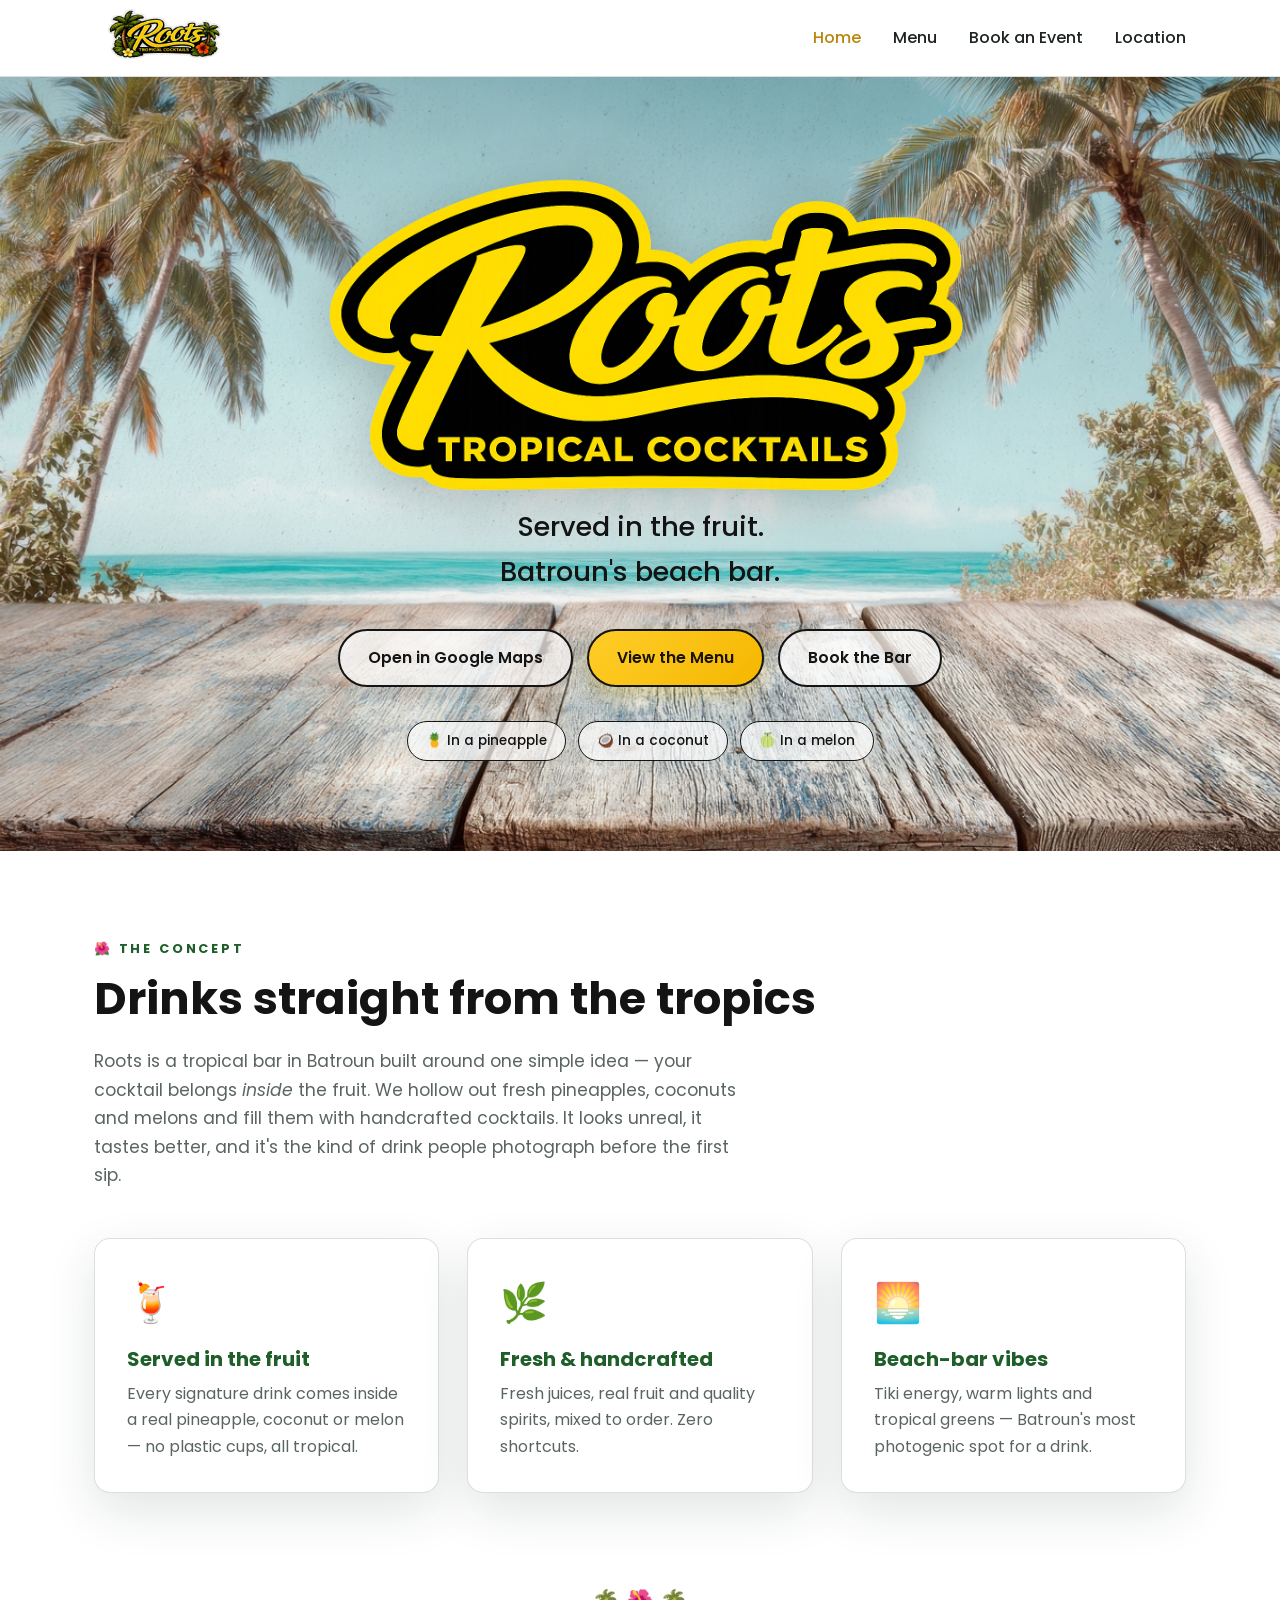
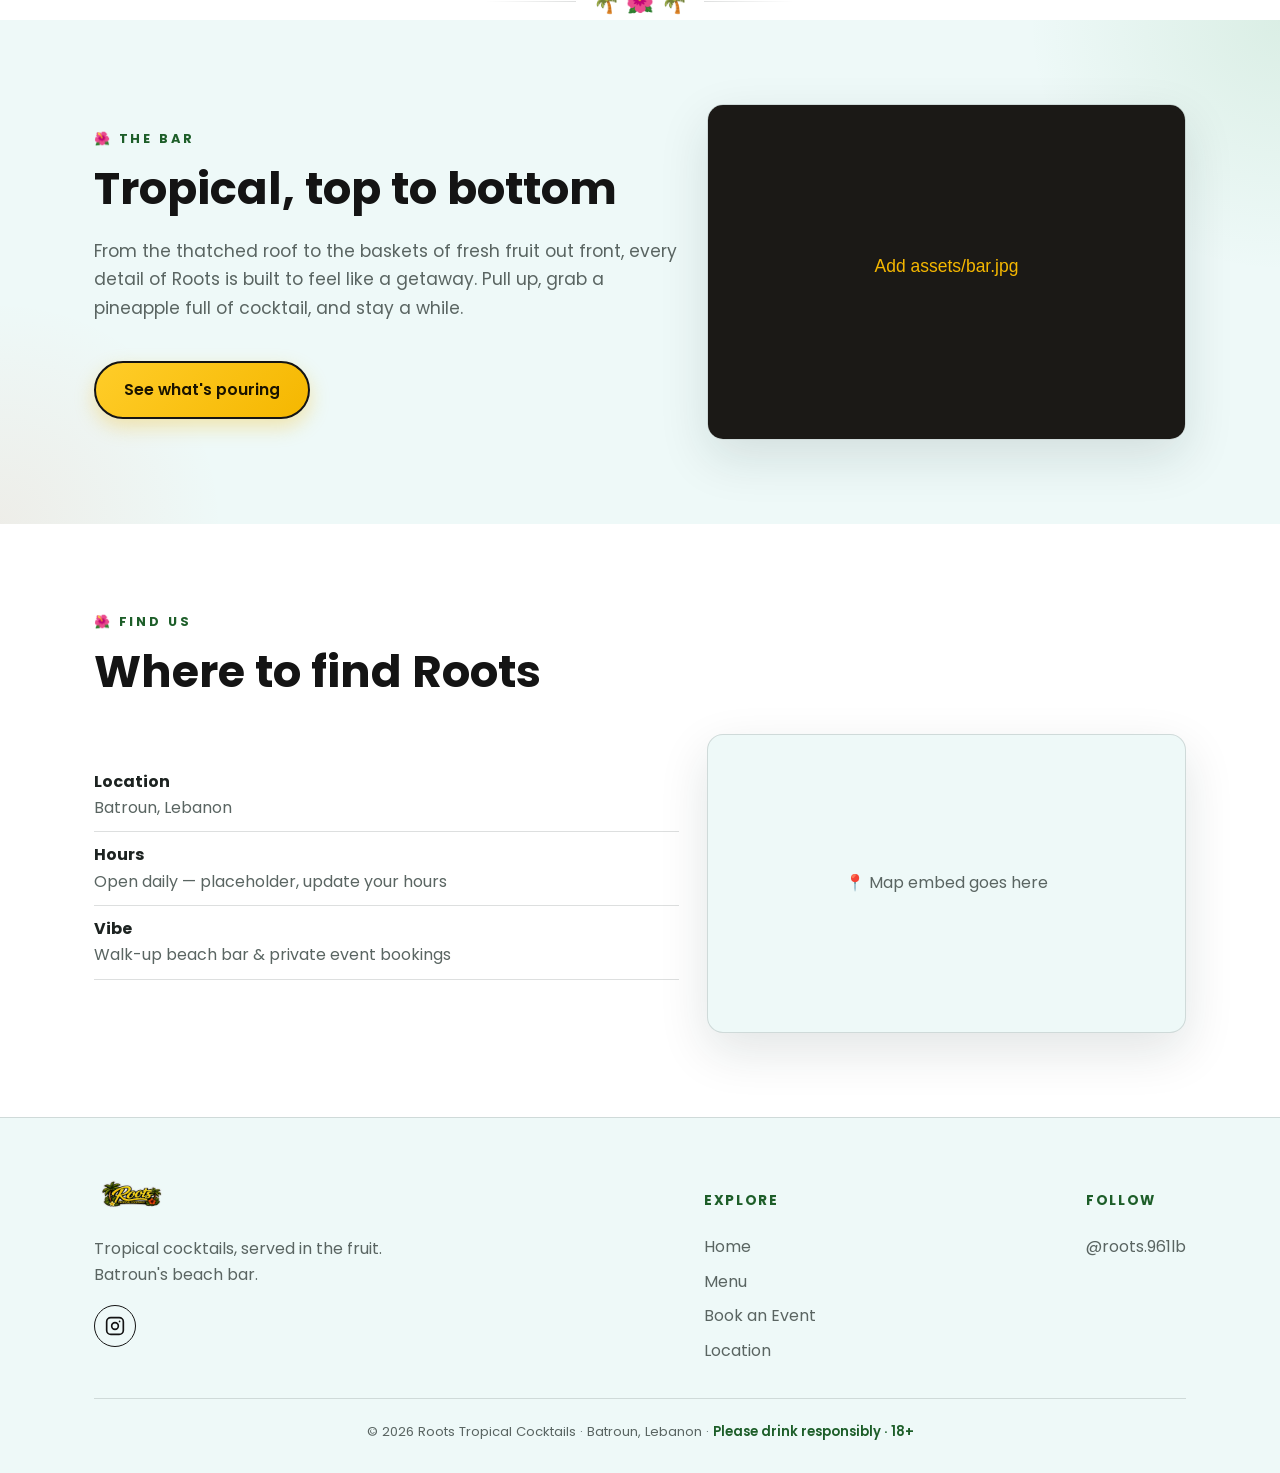
==== index.html @ 7ee4e3c6 "initial commit" ====
<!DOCTYPE html>
<html lang="en">
<head>
  <meta charset="UTF-8" />
  <meta name="viewport" content="width=device-width, initial-scale=1.0" />
  <title>Roots — Tropical Cocktails | Batroun Beach Bar</title>
  <meta name="description" content="Roots — tropical cocktails served in the fruit. Batroun's beach bar serving fresh cocktails inside pineapples, coconuts and melons." />

  <!-- fonts -->
  <link rel="preconnect" href="https://fonts.googleapis.com" />
  <link rel="preconnect" href="https://fonts.gstatic.com" crossorigin />
  <link href="https://fonts.googleapis.com/css2?family=Pacifico&family=Poppins:wght@300;400;500;600&display=swap" rel="stylesheet" />
  <link rel="stylesheet" href="css/styles.css" />
  <link rel="icon" href="assets/roots_plain_logo_transparent.png" />
</head>
<body>

  <!-- ============ HEADER ============ -->
  <header class="site-header">
    <div class="container nav">
      <a class="brand" href="index.html">
        <!-- Drop your logo at assets/logo.png and it shows here -->
        <img src="assets/roots_logo_transparent.png" alt="Roots Tropical Cocktails" onerror="this.style.display='none';this.nextElementSibling.style.display='block'" />
        <span class="brand-fallback" style="display:none">Roots<small>Tropical Cocktails</small></span>
      </a>
      <button class="nav-toggle" aria-label="Menu"><span></span><span></span><span></span></button>
      <nav class="nav-links">
        <a href="index.html" class="active">Home</a>
        <a href="menu.html">Menu</a>
        <a href="events.html">Book an Event</a>
        <a href="#location">Location</a>
        <!-- <a class="btn btn-primary" href="events.html">Book Us</a> -->
      </nav>
    </div>
  </header>

  <!-- ============ HERO ============ -->
  <section class="hero">
    <div class="hero-grid">
      <div class="hero-copy">
        <h1 class="visually-hidden" style="position:absolute;left:-9999px">Roots Tropical Cocktails</h1>
        <img class="hero-logo-img" src="assets/roots_plain_logo_transparent.png" alt="Roots Tropical Cocktails" />
        <p class="tagline">Served in the fruit. <br> Batroun's beach bar.</p>
        <div class="cta-row">
          <a class="btn btn-ghost" href="">Open in Google Maps</a>
          <a class="btn btn-primary" href="menu.html">View the Menu</a>
          <a class="btn btn-ghost" href="events.html">Book the Bar</a>
        </div>
        <div class="fruit-chips">
          <span>🍍 In a pineapple</span>
          <span>🥥 In a coconut</span>
          <span>🍈 In a melon</span>
        </div>
      </div>
    </div>
  </section>

  <!-- ============ CONCEPT ============ -->
  <section class="section" id="concept">
    <div class="container">
      <span class="eyebrow floral-eyebrow">The Concept</span>
      <h2>Drinks straight from the tropics</h2>
      <p class="lead">Roots is a tropical bar in Batroun built around one simple idea — your cocktail belongs <em>inside</em> the fruit. We hollow out fresh pineapples, coconuts and melons and fill them with handcrafted cocktails. It looks unreal, it tastes better, and it's the kind of drink people photograph before the first sip.</p>

      <div class="grid grid-3" style="margin-top:48px">
        <div class="card">
          <div class="icon">🍹</div>
          <h3>Served in the fruit</h3>
          <p>Every signature drink comes inside a real pineapple, coconut or melon — no plastic cups, all tropical.</p>
        </div>
        <div class="card">
          <div class="icon">🌿</div>
          <h3>Fresh &amp; handcrafted</h3>
          <p>Fresh juices, real fruit and quality spirits, mixed to order. Zero shortcuts.</p>
        </div>
        <div class="card">
          <div class="icon">🌅</div>
          <h3>Beach-bar vibes</h3>
          <p>Tiki energy, warm lights and tropical greens — Batroun's most photogenic spot for a drink.</p>
        </div>
      </div>
    </div>
  </section>

  <div class="container"><div class="floral-divider">🌴 🌺 🌴</div></div>

  <!-- ============ SHOWCASE / IMAGE ============ -->
  <section class="section section-soft botanic">
    <div class="container grid grid-2">
      <div>
        <span class="eyebrow floral-eyebrow">The Bar</span>
        <h2>Tropical, top to bottom</h2>
        <p class="lead">From the thatched roof to the baskets of fresh fruit out front, every detail of Roots is built to feel like a getaway. Pull up, grab a pineapple full of cocktail, and stay a while.</p>
        <a class="btn btn-primary" href="menu.html" style="margin-top:22px">See what's pouring</a>
      </div>
      <div>
        <!-- Drop your bar photo at assets/bar.jpg -->
        <img src="assets/bar.jpg" alt="The Roots tropical bar" style="border-radius:var(--radius);border:1px solid var(--line);box-shadow:var(--shadow)"
             onerror="this.src='data:image/svg+xml;utf8,<svg xmlns=%22http://www.w3.org/2000/svg%22 width=%22600%22 height=%22420%22><rect width=%22100%25%22 height=%22100%25%22 fill=%22%231b1916%22/><text x=%2250%25%22 y=%2250%25%22 fill=%22%23f5b700%22 font-family=%22sans-serif%22 font-size=%2222%22 text-anchor=%22middle%22>Add assets/bar.jpg</text></svg>'" />
      </div>
    </div>
  </section>

  <!-- ============ LOCATION ============ -->
  <section class="section" id="location">
    <div class="container">
      <span class="eyebrow floral-eyebrow">Find Us</span>
      <h2>Where to find Roots</h2>
      <div class="grid grid-2" style="margin-top:36px">
        <div>
          <ul class="loc-details">
            <li><strong>Location</strong> Batroun, Lebanon</li>
            <li><strong>Hours</strong> Open daily — placeholder, update your hours</li>
            <li><strong>Vibe</strong> Walk-up beach bar &amp; private event bookings</li>
          </ul>
          <!-- Maps link temporarily removed for preview -->
        </div>
        <div class="map-wrap" style="display:grid;place-items:center;background:var(--bg-soft);color:var(--text-dim)">
          <!-- Google Maps embed temporarily removed so the local preview works.
               Re-add this iframe when going live:
               <iframe src="https://maps.google.com/maps?q=34.2552547,35.6586003&z=15&output=embed"
                       loading="lazy" referrerpolicy="no-referrer-when-downgrade"
                       title="Roots location in Batroun"></iframe> -->
          📍 Map embed goes here
        </div>
      </div>
    </div>
  </section>

  <!-- ============ FOOTER ============ -->
  <footer class="site-footer">
    <div class="container">
      <div class="footer-grid">
        <div class="footer-brand">
          <img src="assets/roots_logo_transparent.png" alt="Roots logo" class="footer-logo" style="height:48px; display:block;" />
    
          <p>Tropical cocktails, served in the fruit. Batroun's beach bar.</p>
          <div class="social">
            <a href="https://instagram.com/roots.961lb" target="_blank" rel="noopener" aria-label="Instagram">
              <!-- instagram glyph -->
              <svg width="20" height="20" viewBox="0 0 24 24" fill="none" stroke="currentColor" stroke-width="2">
                <rect x="2" y="2" width="20" height="20" rx="5"/><circle cx="12" cy="12" r="4"/><circle cx="17.5" cy="6.5" r="1" fill="currentColor" stroke="none"/>
              </svg>
            </a>
          </div>
        </div>
        <div class="footer-col">
          <h4>Explore</h4>
          <a href="index.html">Home</a>
          <a href="menu.html">Menu</a>
          <a href="events.html">Book an Event</a>
          <a href="#location">Location</a>
        </div>
        <div class="footer-col">
          <h4>Follow</h4>
          <a href="https://instagram.com/roots.961lb" target="_blank" rel="noopener">@roots.961lb</a>
        </div>
      </div>
      <div class="footer-bottom">
        © <span id="year"></span> Roots Tropical Cocktails · Batroun, Lebanon ·
        <span class="drink-resp">Please drink responsibly · 18+</span>
      </div>
    </div>
  </footer>

  <script src="js/main.js"></script>
</body>
</html>
---- css/styles.css ----
/* ===========================================================
   Roots — Tropical Cocktails
   Shared stylesheet — LIGHT / WHITE THEME
   Yellow-fill, black-outline lettering (logo style)
   =========================================================== */

:root {
  --bg:          #ffffff;
  --bg-soft:     #eef9f8;   /* light mint to match the photo */
  --bg-card:     #ffffff;
  --ink:         #141414;   /* black used for outlines + text */
  --gold:        #f5b700;
  --gold-bright: #ffcd29;
  --gold-deep:   #b8860b;   /* readable gold on white */
  --green:       #2f8f3e;
  --green-deep:  #1d5e29;
  --orange:      #e8531a;
  --text:        #1d2321;
  --text-dim:    #5a6562;
  --line:        rgba(20, 30, 28, 0.14);
  --radius:      16px;
  --shadow:      0 18px 50px rgba(20, 40, 38, 0.12);
  --maxw:        1140px;
}

/* ----- reset ----- */
*, *::before, *::after { box-sizing: border-box; }
html { scroll-behavior: smooth; }
body {
  margin: 0;
  font-family: "Poppins", system-ui, -apple-system, "Segoe UI", sans-serif;
  background: var(--bg);
  color: var(--text);
  line-height: 1.65;
  -webkit-font-smoothing: antialiased;
}
img { max-width: 100%; display: block; }
a { color: inherit; text-decoration: none; }
h1, h2, h3 { line-height: 1.15; margin: 0 0 .5em; }

/* ----- outlined lettering: yellow fill + black border ----- */
.outline,
.script,
.hero h1,
.menu-hero h1,
.brand-fallback,
.footer-brand .script {
  font-family: "Pacifico", cursive;
  font-weight: 400;
  color: var(--gold);
  -webkit-text-stroke: 2px var(--ink);
  paint-order: stroke fill;   /* draw the black stroke behind the fill */
  text-shadow: none;
}
.hero h1 { -webkit-text-stroke-width: 3px; }
.menu-hero h1 { -webkit-text-stroke-width: 2.5px; }

.container { width: 100%; max-width: var(--maxw); margin: 0 auto; padding: 0 24px; }
.section { padding: 84px 0; }
.section-soft { background: var(--bg-soft); }

.eyebrow {
  display: inline-block;
  font-size: .8rem;
  letter-spacing: .22em;
  text-transform: uppercase;
  color: var(--green-deep);
  font-weight: 700;
  margin-bottom: 14px;
}
.section h2 { font-size: clamp(1.9rem, 4vw, 2.8rem); color: var(--ink); }
.lead { color: var(--text-dim); font-size: 1.08rem; max-width: 60ch; }

/* ----- buttons ----- */
.btn {
  display: inline-flex;
  align-items: center;
  gap: 10px;
  padding: 14px 28px;
  border-radius: 999px;
  font-weight: 600;
  font-size: .98rem;
  cursor: pointer;
  border: 2px solid transparent;
  transition: transform .15s ease, box-shadow .15s ease, background .15s ease;
}
.btn-primary {
  background: linear-gradient(135deg, var(--gold-bright), var(--gold));
  color: #1a1300;
  border-color: var(--ink);
  box-shadow: 0 8px 20px rgba(245, 183, 0, .3);
}
.btn-primary:hover { transform: translateY(-2px); box-shadow: 0 12px 26px rgba(245, 183, 0, .42); }
.btn-ghost { border-color: var(--ink); color: var(--ink); background: rgba(255,255,255,.7); }
.btn-ghost:hover { background: var(--ink); color: #fff; }

/* ===========================================================
   Header / nav
   =========================================================== */
.site-header {
  position: sticky;
  top: 0;
  z-index: 50;
  background: rgba(255, 255, 255, 0.9);
  backdrop-filter: blur(10px);
  border-bottom: 1px solid var(--line);
}
.nav {
  display: flex;
  align-items: center;
  justify-content: space-between;
  height: 76px;
}
.brand { display: flex; align-items: center; gap: 12px; }
.brand img { height: 90px; width: auto; }
.brand .brand-fallback { font-size: 1.7rem; }
.brand small { display: block; font-size: .6rem; letter-spacing: .25em; color: var(--text-dim); text-transform: uppercase; -webkit-text-stroke: 0; }

.nav-links { display: flex; align-items: center; gap: 32px; }
.nav-links a { font-weight: 500; color: var(--text); transition: color .15s; }
.nav-links a:hover, .nav-links a.active { color: var(--gold-deep); }
.nav-links .btn { padding: 10px 22px; }

.nav-toggle {
  display: none;
  background: none; border: none; cursor: pointer;
  width: 44px; height: 44px; padding: 10px;
}
.nav-toggle span { display: block; height: 2px; background: var(--ink); margin: 5px 0; transition: .25s; }

/* ===========================================================
   Hero — text left, logo right, tropical photo background
   =========================================================== */
.hero {
  position: relative;
  min-height: 86vh;
  display: flex;
  align-items: center;
  overflow: hidden;
  background:
    linear-gradient(180deg, rgba(255,255,255,0), rgba(255,255,255,0)),
    url("../assets/light-bg.jpg") center / cover no-repeat,
    var(--bg-soft);
}
.hero-grid {
  position: relative; z-index: 2;
  width: 100%; max-width: var(--maxw);
  margin: 0 auto; padding: 90px 24px;
  display: flex; justify-content: center;
}
.hero-copy { max-width: 820px; text-align: center; }
.hero-logo-img {
  width: 100%; max-width: 680px;
  margin: 0 auto 8px;
  filter: drop-shadow(0 12px 28px rgba(0,0,0,.22));
}
.hero-copy .tagline {
  font-size: clamp(1.2rem, 2.8vw, 1.7rem);
  color: var(--ink);
  font-weight: 500;
  margin: 0 auto 34px;
  max-width: 32ch;
}
.hero .cta-row { display: flex; gap: 14px; flex-wrap: wrap; justify-content: center; }

.hero-logo { display: flex; justify-content: center; }
.hero-logo img {
  width: 100%; max-width: 420px;
  filter: drop-shadow(0 14px 30px rgba(0,0,0,.25));
}

/* fruit chips */
.fruit-chips { display:flex; gap:12px; margin-top:34px; flex-wrap:wrap; justify-content:center; }
.fruit-chips span {
  font-size: .85rem; color: var(--ink); font-weight: 500;
  border: 1px solid var(--ink); border-radius: 999px;
  padding: 8px 18px; background: rgba(255,255,255,.7);
}

/* ----- floral decorations (kept subtle for light theme) ----- */
.floral { position:absolute; z-index:1; pointer-events:none; user-select:none; opacity:.95; filter: drop-shadow(0 6px 12px rgba(0,0,0,.18)); }
.floral-tl { top: 10px;  left: -10px;  transform: rotate(-8deg); }
.floral-br { bottom: 30px; right: -10px; transform: scaleX(-1) rotate(10deg); }
@media (max-width: 760px) { .floral { width: 100px; opacity: .6; } }

.floral-divider { display:flex; align-items:center; justify-content:center; gap:16px; color: var(--green); font-size: 1.4rem; padding: 6px 0 0; }
.floral-divider::before, .floral-divider::after { content:""; height:1px; width:90px; background: linear-gradient(90deg, transparent, var(--line)); }
.floral-divider::after { background: linear-gradient(90deg, var(--line), transparent); }

.eyebrow.floral-eyebrow::before { content:"🌺 "; }

.section-soft.botanic {
  background-image:
    radial-gradient(360px 360px at 100% 0%, rgba(47,143,62,.10), transparent 70%),
    radial-gradient(320px 320px at 0% 100%, rgba(232,83,26,.07), transparent 70%);
  background-color: var(--bg-soft);
}

/* ===========================================================
   Concept / feature cards
   =========================================================== */
.grid { display: grid; gap: 28px; }
.grid-3 { grid-template-columns: repeat(3, 1fr); }
.grid-2 { grid-template-columns: 1.1fr .9fr; align-items: center; }

.card {
  background: var(--bg-card);
  border: 1px solid var(--line);
  border-radius: var(--radius);
  padding: 32px;
  box-shadow: var(--shadow);
  transition: transform .2s ease, border-color .2s ease;
}
.card:hover { transform: translateY(-4px); border-color: var(--gold); }
.card .icon { font-size: 2.4rem; margin-bottom: 14px; }
.card h3 { color: var(--green-deep); font-size: 1.25rem; }
.card p { color: var(--text-dim); margin: 0; }

/* ===========================================================
   Location
   =========================================================== */
.map-wrap {
  border-radius: var(--radius);
  overflow: hidden;
  border: 1px solid var(--line);
  box-shadow: var(--shadow);
  aspect-ratio: 16 / 10;
}
.map-wrap iframe { width: 100%; height: 100%; border: 0; }
.loc-details li { list-style: none; padding: 10px 0; border-bottom: 1px solid var(--line); color: var(--text-dim); }
.loc-details li strong { color: var(--text); display:block; }
.loc-details { padding: 0; margin: 0 0 28px; }

/* ===========================================================
   Menu page
   =========================================================== */
.menu-hero {
  text-align: center;
  padding: 120px 0 60px;
  position: relative;
  background:
    linear-gradient(180deg, rgba(255,255,255,.55), rgba(255,255,255,.8)),
    url("../assets/light-bg.jpg") center / cover no-repeat,
    var(--bg-soft);
}
.menu-hero h1 { font-size: clamp(2.6rem,7vw,4.5rem); }

.menu-cat { margin-bottom: 64px; }
.menu-cat-head { display:flex; align-items:center; gap:14px; margin-bottom: 14px; }
.menu-cat-head .emoji { font-size: 2rem; }
.menu-cat-head h2 { font-size: 1.8rem; color: var(--green-deep); margin: 0; }
.menu-cat-head .rule { flex:1; height:1px; background: var(--line); }

.menu-item {
  display: grid;
  grid-template-columns: 1fr auto;
  gap: 8px 20px;
  padding: 20px 0;
  border-bottom: 1px dashed var(--line);
}
.menu-item h3 { margin: 0; font-size: 1.15rem; color: var(--ink); }
.menu-item p { grid-column: 1 / -1; margin: 0; color: var(--text-dim); font-size: .95rem; max-width: 60ch; }

/* dual pricing: in the fruit vs in a cup */
.menu-prices { display: flex; gap: 22px; align-items: flex-start; }
.menu-prices .pp { text-align: center; min-width: 64px; }
.menu-prices .pp .amt {
  font-family:"Pacifico", cursive; color: var(--gold);
  -webkit-text-stroke: 3px var(--ink); paint-order: stroke fill;
  font-size: 1.2rem; line-height: 1;
}
.menu-prices .pp small { display:block; margin-top: 6px; font-size:.62rem; letter-spacing:.1em; text-transform:uppercase; color: var(--text-dim); }

.price-legend { display:flex; justify-content:flex-end; gap:22px; padding-bottom: 6px; }
.price-legend .pp { text-align:center; min-width:64px; }
.price-legend .pp span { font-size:.62rem; letter-spacing:.1em; text-transform:uppercase; color: var(--green-deep); font-weight:700; display:inline-flex; align-items:center; gap:5px; }

.menu-note { text-align:center; color: var(--text-dim); font-size:.9rem; margin-top: 10px; }

/* ===========================================================
   Events / booking page
   =========================================================== */
.event-types .card { text-align:center; }
.event-types .icon { font-size: 2.8rem; }

.included { display:grid; grid-template-columns: repeat(2,1fr); gap: 14px 28px; margin-top: 10px; }
.included li { list-style:none; padding-left: 28px; position:relative; color: var(--text-dim); }
.included li::before { content:"🌴"; position:absolute; left:0; }

.booking-form {
  background: var(--bg-card);
  border: 1px solid var(--line);
  border-radius: var(--radius);
  padding: 36px;
  box-shadow: var(--shadow);
}
.form-row { display:grid; grid-template-columns: 1fr 1fr; gap: 18px; margin-bottom: 18px; }
.field { display:flex; flex-direction:column; gap:6px; }
.field.full { grid-column: 1 / -1; }
.field label { font-size:.85rem; color: var(--text-dim); font-weight:500; }
.field input, .field select, .field textarea {
  background: #fff;
  border: 1px solid var(--line);
  border-radius: 10px;
  padding: 12px 14px;
  color: var(--text);
  font-family: inherit;
  font-size: .95rem;
}
.field input:focus, .field select:focus, .field textarea:focus { outline:none; border-color: var(--gold); box-shadow: 0 0 0 3px rgba(245,183,0,.18); }
.field textarea { resize: vertical; min-height: 110px; }
.form-hint { color: var(--text-dim); font-size:.85rem; margin-top: 14px; }

/* ===========================================================
   Footer
   =========================================================== */
.site-footer {
  background: var(--bg-soft);
  border-top: 1px solid var(--line);
  padding: 54px 0 30px;
}
.footer-grid { display:flex; justify-content:space-between; gap:40px; flex-wrap:wrap; margin-bottom: 30px; }
.footer-brand .script { font-size: 2rem; }
.footer-brand p { color: var(--text-dim); max-width: 34ch; }
.footer-col h4 { color: var(--green-deep); font-size:.85rem; letter-spacing:.12em; text-transform:uppercase; }
.footer-col a { display:block; color: var(--text-dim); padding: 4px 0; }
.footer-col a:hover { color: var(--gold-deep); }
.social { display:flex; gap:14px; margin-top: 10px; }
.social a {
  width:42px; height:42px; border-radius:50%;
  display:grid; place-items:center;
  border:1px solid var(--ink); color: var(--ink);
  transition:.2s;
}
.social a:hover { background: var(--gold); border-color: var(--gold); transform: translateY(-2px); }
.footer-bottom { text-align:center; color: var(--text-dim); font-size:.82rem; padding-top: 22px; border-top:1px solid var(--line); }
.footer-bottom .drink-resp { color: var(--green-deep); font-weight:600; }

/* ===========================================================
   Responsive
   =========================================================== */
@media (max-width: 860px) {
  .grid-3 { grid-template-columns: 1fr; }
  .grid-2 { grid-template-columns: 1fr; }
  .hero-grid { justify-content: center; }
  .hero-copy { text-align: center; max-width: 100%; }
  .hero-copy .tagline { max-width: none; margin: 0 auto 30px; }
  .hero .cta-row { justify-content: center; }
  .fruit-chips { justify-content: center; }
  .form-row { grid-template-columns: 1fr; }
  .included { grid-template-columns: 1fr; }

  .nav-toggle { display: block; }
  .nav-links {
    position: absolute; top: 76px; left: 0; right: 0;
    flex-direction: column; gap: 0;
    background: rgba(255,255,255,.98);
    border-bottom: 1px solid var(--line);
    max-height: 0; overflow: hidden;
    transition: max-height .3s ease;
  }
  .nav-links.open { max-height: 420px; }
  .nav-links a { width: 100%; text-align: center; padding: 16px; border-bottom: 1px solid var(--line); }
  .nav-links .btn { margin: 14px auto; }
}
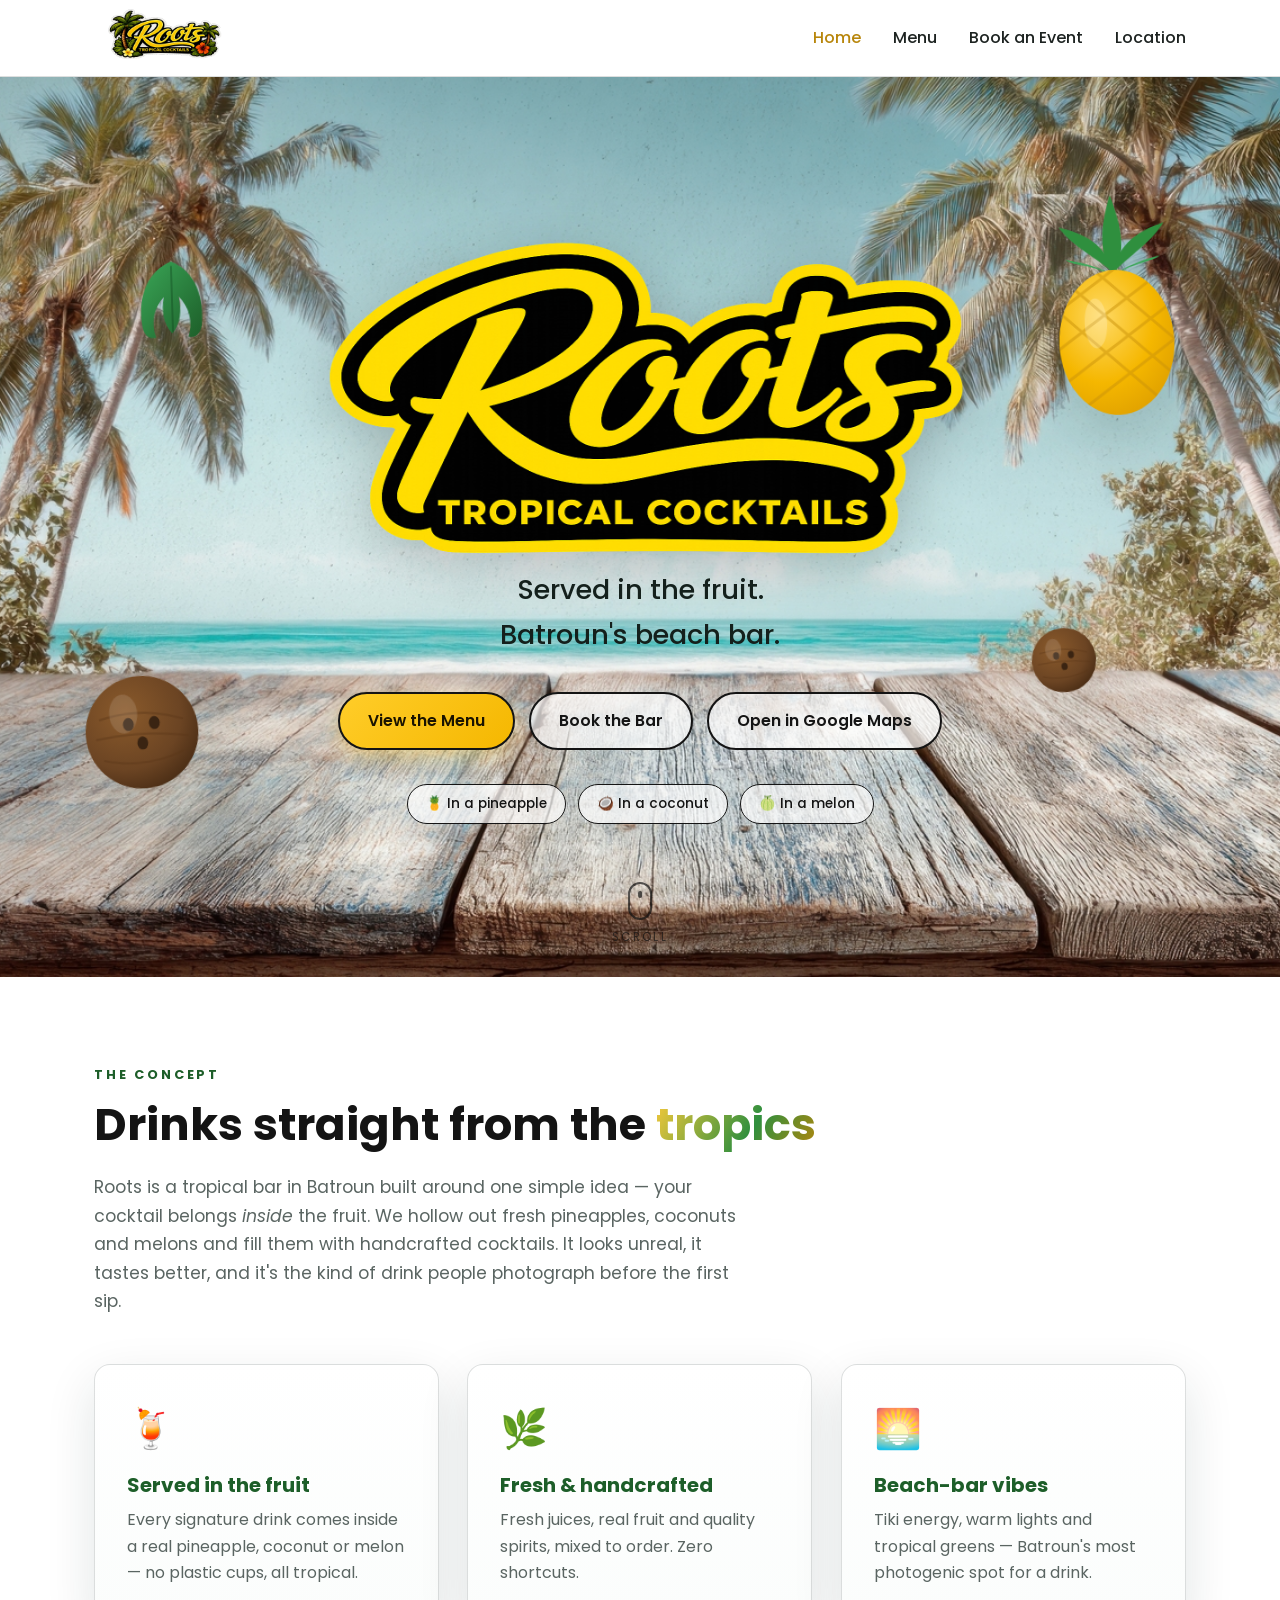
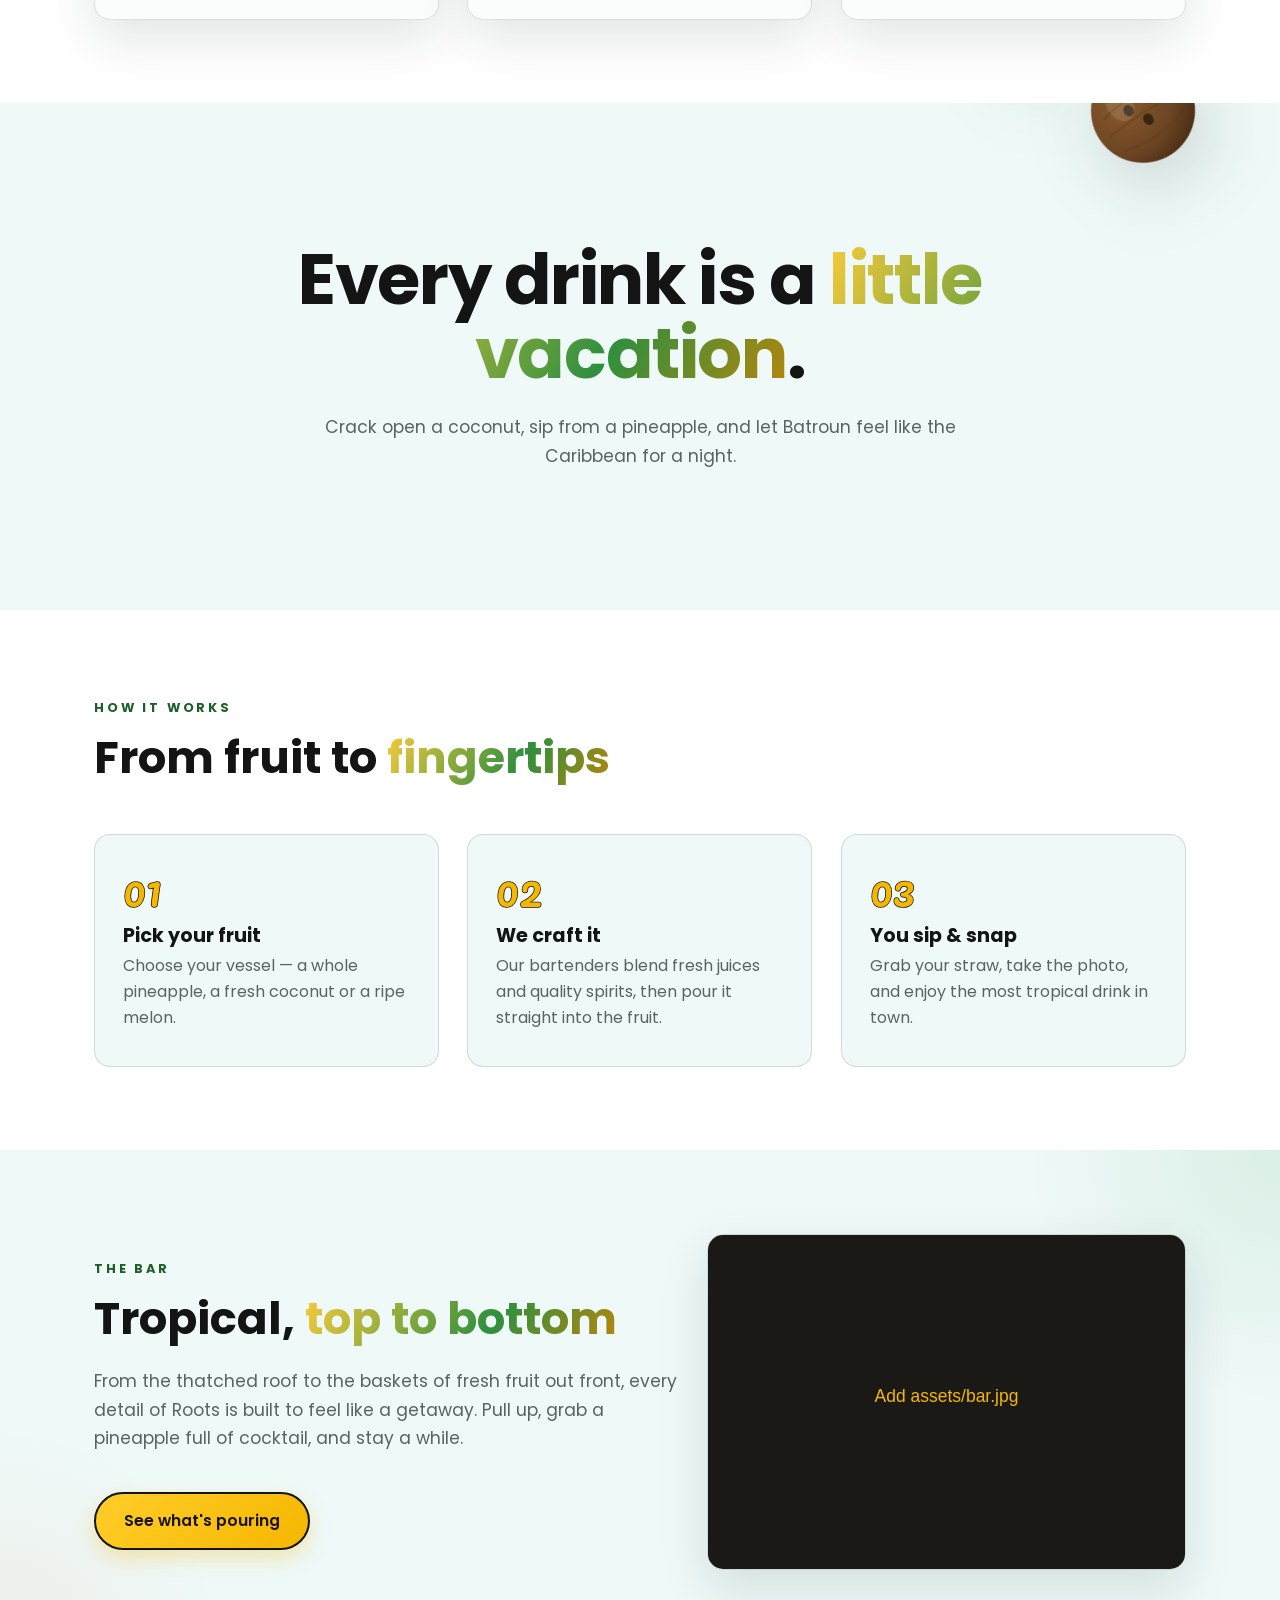
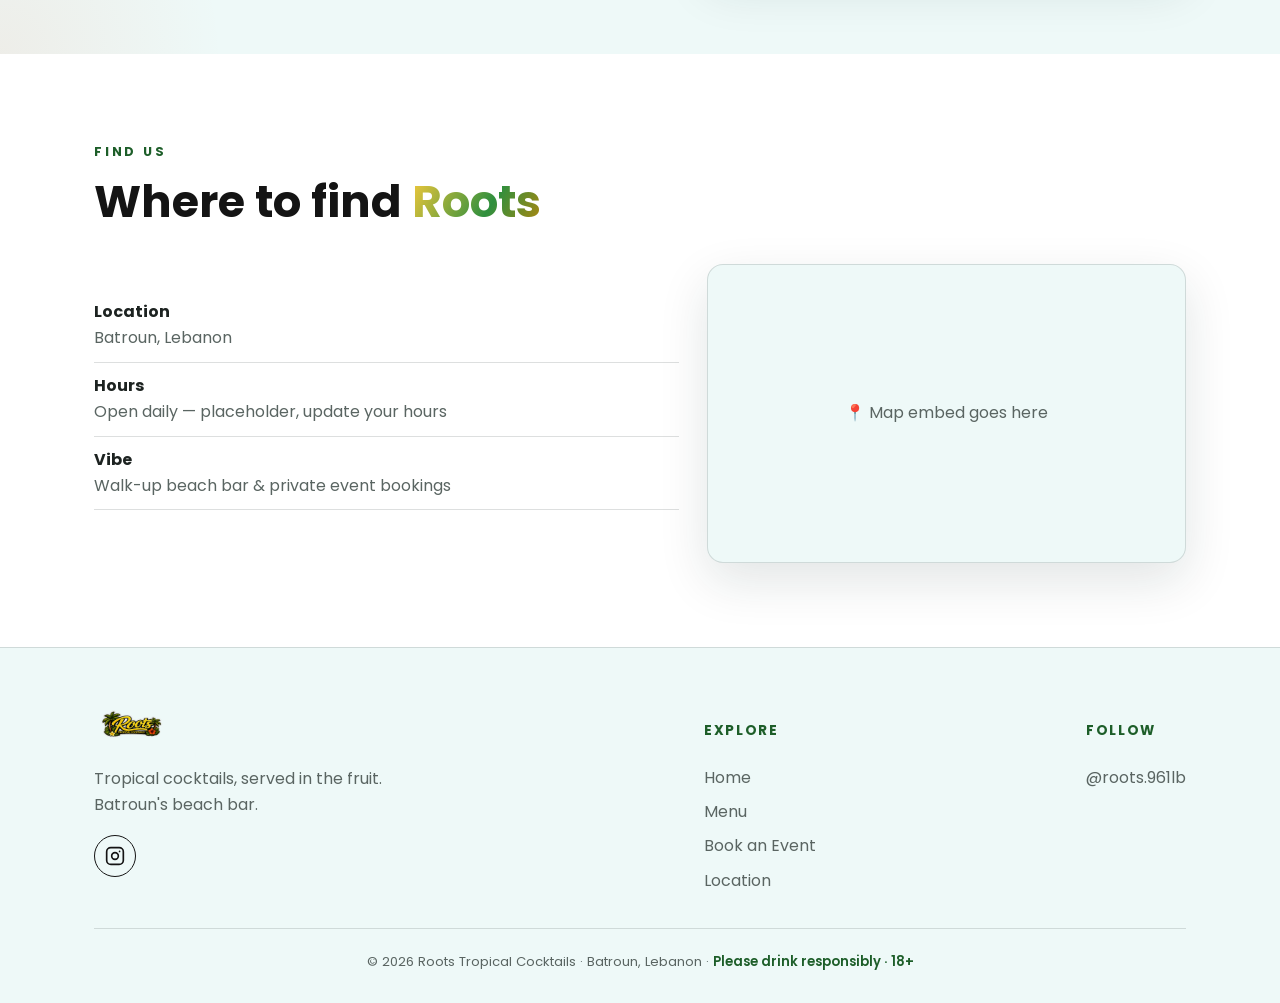
==== commit 7c584aec: "new look" ====
--- a/index.html
+++ b/index.html
@@ -15,11 +15,73 @@
 </head>
 <body>
 
+  <!-- ============ SVG FRUIT DEFINITIONS (hidden) ============ -->
+  <svg width="0" height="0" style="position:absolute" aria-hidden="true" focusable="false">
+    <defs>
+      <radialGradient id="pineGrad" cx="38%" cy="32%" r="78%">
+        <stop offset="0%" stop-color="#ffd964"/>
+        <stop offset="58%" stop-color="#f5b700"/>
+        <stop offset="100%" stop-color="#dd9e00"/>
+      </radialGradient>
+      <radialGradient id="cocoGrad" cx="36%" cy="32%" r="74%">
+        <stop offset="0%" stop-color="#9a663180"/>
+        <stop offset="0%" stop-color="#8a5a2b"/>
+        <stop offset="68%" stop-color="#6b4423"/>
+        <stop offset="100%" stop-color="#4a2d15"/>
+      </radialGradient>
+      <linearGradient id="leafGrad" x1="0" y1="0" x2="1" y2="1">
+        <stop offset="0%" stop-color="#3aa657"/>
+        <stop offset="100%" stop-color="#1d5e29"/>
+      </linearGradient>
+
+      <!-- pineapple -->
+      <symbol id="ic-pineapple" viewBox="0 0 120 184">
+        <g fill="#2f8f3e">
+          <path d="M60 4 C52 28 49 46 58 66 L62 66 C71 46 68 28 60 4Z"/>
+          <path d="M58 64 C36 46 28 42 18 28 C40 34 54 44 60 64Z"/>
+          <path d="M62 64 C84 46 92 42 102 28 C80 34 66 44 60 64Z"/>
+        </g>
+        <g fill="#3aa657">
+          <path d="M58 68 C42 58 30 60 22 54 C40 58 52 62 60 70Z"/>
+          <path d="M62 68 C78 58 90 60 98 54 C80 58 68 62 60 70Z"/>
+        </g>
+        <ellipse cx="60" cy="122" rx="46" ry="58" fill="url(#pineGrad)"/>
+        <clipPath id="pineClip"><ellipse cx="60" cy="122" rx="46" ry="58"/></clipPath>
+        <g clip-path="url(#pineClip)" stroke="#c9920a" stroke-width="2.3" opacity=".5" fill="none" stroke-linecap="round">
+          <path d="M-24 92 L120 -8 M-24 122 L120 22 M-24 152 L120 52 M-24 182 L120 82 M-24 212 L120 112"/>
+          <path d="M0 -8 L150 132 M0 22 L150 162 M0 52 L150 192 M0 82 L150 222"/>
+        </g>
+        <ellipse cx="44" cy="106" rx="9" ry="20" fill="#ffffff" opacity=".22"/>
+      </symbol>
+
+      <!-- coconut -->
+      <symbol id="ic-coconut" viewBox="0 0 120 120">
+        <circle cx="60" cy="60" r="52" fill="url(#cocoGrad)"/>
+        <g stroke="#5a3618" stroke-width="2" fill="none" opacity=".4" stroke-linecap="round">
+          <path d="M22 46 Q60 36 98 50"/>
+          <path d="M18 64 Q60 58 102 66"/>
+          <path d="M24 84 Q60 94 96 80"/>
+        </g>
+        <g fill="#3a2412">
+          <ellipse cx="48" cy="52" rx="5" ry="6"/>
+          <ellipse cx="72" cy="52" rx="5" ry="6"/>
+          <ellipse cx="60" cy="70" rx="5" ry="6"/>
+        </g>
+        <ellipse cx="44" cy="42" rx="13" ry="18" fill="#ffffff" opacity=".12"/>
+      </symbol>
+
+      <!-- monstera leaf -->
+      <symbol id="ic-leaf" viewBox="0 0 120 120">
+        <path fill="url(#leafGrad)" d="M60 8 C30 20 14 50 18 92 C19 106 27 114 37 111 C30 92 35 70 49 56 C45 75 47 93 59 106 C71 93 73 75 69 56 C83 70 88 92 81 111 C91 114 99 106 100 92 C104 50 88 20 60 8 Z"/>
+        <path stroke="#10421c" stroke-width="2" opacity=".5" fill="none" d="M60 14 L60 104"/>
+      </symbol>
+    </defs>
+  </svg>
+
   <!-- ============ HEADER ============ -->
   <header class="site-header">
     <div class="container nav">
       <a class="brand" href="index.html">
-        <!-- Drop your logo at assets/logo.png and it shows here -->
         <img src="assets/roots_logo_transparent.png" alt="Roots Tropical Cocktails" onerror="this.style.display='none';this.nextElementSibling.style.display='block'" />
         <span class="brand-fallback" style="display:none">Roots<small>Tropical Cocktails</small></span>
       </a>
@@ -29,51 +91,62 @@
         <a href="menu.html">Menu</a>
         <a href="events.html">Book an Event</a>
         <a href="#location">Location</a>
-        <!-- <a class="btn btn-primary" href="events.html">Book Us</a> -->
       </nav>
     </div>
   </header>
 
   <!-- ============ HERO ============ -->
   <section class="hero">
+    <div class="float-layer">
+      <svg class="float-fruit" style="top:8%; right:7%; width:150px; height:230px" data-speed="0.22" data-spin="14"><use href="#ic-pineapple"/></svg>
+      <svg class="float-fruit" style="bottom:14%; left:6%; width:130px; height:130px" data-speed="0.16" data-spin="-12"><use href="#ic-coconut"/></svg>
+      <svg class="float-fruit" style="top:18%; left:10%; width:88px; height:88px" data-speed="0.10" data-spin="10"><use href="#ic-leaf"/></svg>
+      <svg class="float-fruit" style="bottom:22%; right:14%; width:74px; height:74px" data-speed="0.28" data-spin="-16"><use href="#ic-coconut"/></svg>
+    </div>
+
     <div class="hero-grid">
       <div class="hero-copy">
         <h1 class="visually-hidden" style="position:absolute;left:-9999px">Roots Tropical Cocktails</h1>
-        <img class="hero-logo-img" src="assets/roots_plain_logo_transparent.png" alt="Roots Tropical Cocktails" />
-        <p class="tagline">Served in the fruit. <br> Batroun's beach bar.</p>
-        <div class="cta-row">
-          <a class="btn btn-ghost" href="">Open in Google Maps</a>
+        <img class="hero-logo-img" src="assets/roots_plain_logo_transparent.png" alt="Roots Tropical Cocktails" data-reveal data-reveal="scale" />
+        <p class="tagline" data-reveal data-reveal-delay="1">Served in the fruit. <br> Batroun's beach bar.</p>
+        <div class="cta-row" data-reveal data-reveal-delay="2">
           <a class="btn btn-primary" href="menu.html">View the Menu</a>
           <a class="btn btn-ghost" href="events.html">Book the Bar</a>
-        </div>
-        <div class="fruit-chips">
+          <a class="btn btn-ghost" href="#location">Open in Google Maps</a>
+        </div>
+        <div class="fruit-chips" data-reveal data-reveal-delay="3">
           <span>🍍 In a pineapple</span>
           <span>🥥 In a coconut</span>
           <span>🍈 In a melon</span>
         </div>
       </div>
     </div>
+
+    <a class="scroll-cue" href="#concept" aria-label="Scroll down">
+      <span class="mouse"></span>
+      <span>Scroll</span>
+    </a>
   </section>
 
   <!-- ============ CONCEPT ============ -->
   <section class="section" id="concept">
     <div class="container">
-      <span class="eyebrow floral-eyebrow">The Concept</span>
-      <h2>Drinks straight from the tropics</h2>
-      <p class="lead">Roots is a tropical bar in Batroun built around one simple idea — your cocktail belongs <em>inside</em> the fruit. We hollow out fresh pineapples, coconuts and melons and fill them with handcrafted cocktails. It looks unreal, it tastes better, and it's the kind of drink people photograph before the first sip.</p>
+      <span class="eyebrow" data-reveal>The Concept</span>
+      <h2 data-reveal data-reveal-delay="1">Drinks straight from the <span class="grad">tropics</span></h2>
+      <p class="lead" data-reveal data-reveal-delay="2">Roots is a tropical bar in Batroun built around one simple idea — your cocktail belongs <em>inside</em> the fruit. We hollow out fresh pineapples, coconuts and melons and fill them with handcrafted cocktails. It looks unreal, it tastes better, and it's the kind of drink people photograph before the first sip.</p>
 
       <div class="grid grid-3" style="margin-top:48px">
-        <div class="card">
+        <div class="card" data-reveal data-reveal-delay="1">
           <div class="icon">🍹</div>
           <h3>Served in the fruit</h3>
           <p>Every signature drink comes inside a real pineapple, coconut or melon — no plastic cups, all tropical.</p>
         </div>
-        <div class="card">
+        <div class="card" data-reveal data-reveal-delay="2">
           <div class="icon">🌿</div>
           <h3>Fresh &amp; handcrafted</h3>
           <p>Fresh juices, real fruit and quality spirits, mixed to order. Zero shortcuts.</p>
         </div>
-        <div class="card">
+        <div class="card" data-reveal data-reveal-delay="3">
           <div class="icon">🌅</div>
           <h3>Beach-bar vibes</h3>
           <p>Tiki energy, warm lights and tropical greens — Batroun's most photogenic spot for a drink.</p>
@@ -82,18 +155,57 @@
     </div>
   </section>
 
-  <div class="container"><div class="floral-divider">🌴 🌺 🌴</div></div>
+  <!-- ============ STATEMENT BAND (parallax) ============ -->
+  <section class="statement section-soft">
+    <div class="float-layer">
+      <svg class="float-fruit" style="top:6%; left:4%; width:120px; height:184px" data-speed="0.30" data-spin="18"><use href="#ic-pineapple"/></svg>
+      <svg class="float-fruit" style="bottom:8%; right:6%; width:120px; height:120px" data-speed="0.24" data-spin="-18"><use href="#ic-coconut"/></svg>
+      <svg class="float-fruit" style="top:20%; right:16%; width:70px; height:70px" data-speed="0.14" data-spin="12"><use href="#ic-leaf"/></svg>
+    </div>
+    <div class="container">
+      <h2 data-reveal>Every drink is a <span class="grad">little vacation</span>.</h2>
+      <p class="lead" data-reveal data-reveal-delay="1" style="margin-left:auto;margin-right:auto;text-align:center">Crack open a coconut, sip from a pineapple, and let Batroun feel like the Caribbean for a night.</p>
+    </div>
+  </section>
+
+  <!-- ============ HOW IT WORKS ============ -->
+  <section class="section">
+    <div class="container">
+      <span class="eyebrow" data-reveal>How it works</span>
+      <h2 data-reveal data-reveal-delay="1">From fruit to <span class="grad">fingertips</span></h2>
+      <div class="steps">
+        <div class="step" data-reveal data-reveal-delay="1">
+          <span class="num">01</span>
+          <h3>Pick your fruit</h3>
+          <p>Choose your vessel — a whole pineapple, a fresh coconut or a ripe melon.</p>
+        </div>
+        <div class="step" data-reveal data-reveal-delay="2">
+          <span class="num">02</span>
+          <h3>We craft it</h3>
+          <p>Our bartenders blend fresh juices and quality spirits, then pour it straight into the fruit.</p>
+        </div>
+        <div class="step" data-reveal data-reveal-delay="3">
+          <span class="num">03</span>
+          <h3>You sip &amp; snap</h3>
+          <p>Grab your straw, take the photo, and enjoy the most tropical drink in town.</p>
+        </div>
+      </div>
+    </div>
+  </section>
 
   <!-- ============ SHOWCASE / IMAGE ============ -->
   <section class="section section-soft botanic">
+    <div class="float-layer">
+      <svg class="float-fruit" style="top:10%; right:3%; width:96px; height:96px" data-speed="0.2" data-spin="-14"><use href="#ic-coconut"/></svg>
+    </div>
     <div class="container grid grid-2">
-      <div>
-        <span class="eyebrow floral-eyebrow">The Bar</span>
-        <h2>Tropical, top to bottom</h2>
+      <div data-reveal>
+        <span class="eyebrow">The Bar</span>
+        <h2>Tropical, <span class="grad">top to bottom</span></h2>
         <p class="lead">From the thatched roof to the baskets of fresh fruit out front, every detail of Roots is built to feel like a getaway. Pull up, grab a pineapple full of cocktail, and stay a while.</p>
         <a class="btn btn-primary" href="menu.html" style="margin-top:22px">See what's pouring</a>
       </div>
-      <div>
+      <div data-reveal data-reveal-delay="2" data-reveal="scale">
         <!-- Drop your bar photo at assets/bar.jpg -->
         <img src="assets/bar.jpg" alt="The Roots tropical bar" style="border-radius:var(--radius);border:1px solid var(--line);box-shadow:var(--shadow)"
              onerror="this.src='data:image/svg+xml;utf8,<svg xmlns=%22http://www.w3.org/2000/svg%22 width=%22600%22 height=%22420%22><rect width=%22100%25%22 height=%22100%25%22 fill=%22%231b1916%22/><text x=%2250%25%22 y=%2250%25%22 fill=%22%23f5b700%22 font-family=%22sans-serif%22 font-size=%2222%22 text-anchor=%22middle%22>Add assets/bar.jpg</text></svg>'" />
@@ -104,10 +216,10 @@
   <!-- ============ LOCATION ============ -->
   <section class="section" id="location">
     <div class="container">
-      <span class="eyebrow floral-eyebrow">Find Us</span>
-      <h2>Where to find Roots</h2>
+      <span class="eyebrow" data-reveal>Find Us</span>
+      <h2 data-reveal data-reveal-delay="1">Where to find <span class="grad">Roots</span></h2>
       <div class="grid grid-2" style="margin-top:36px">
-        <div>
+        <div data-reveal data-reveal-delay="1">
           <ul class="loc-details">
             <li><strong>Location</strong> Batroun, Lebanon</li>
             <li><strong>Hours</strong> Open daily — placeholder, update your hours</li>
@@ -115,7 +227,7 @@
           </ul>
           <!-- Maps link temporarily removed for preview -->
         </div>
-        <div class="map-wrap" style="display:grid;place-items:center;background:var(--bg-soft);color:var(--text-dim)">
+        <div class="map-wrap" data-reveal data-reveal-delay="2" style="display:grid;place-items:center;background:var(--bg-soft);color:var(--text-dim)">
           <!-- Google Maps embed temporarily removed so the local preview works.
                Re-add this iframe when going live:
                <iframe src="https://maps.google.com/maps?q=34.2552547,35.6586003&z=15&output=embed"
@@ -133,11 +245,9 @@
       <div class="footer-grid">
         <div class="footer-brand">
           <img src="assets/roots_logo_transparent.png" alt="Roots logo" class="footer-logo" style="height:48px; display:block;" />
-    
           <p>Tropical cocktails, served in the fruit. Batroun's beach bar.</p>
           <div class="social">
             <a href="https://instagram.com/roots.961lb" target="_blank" rel="noopener" aria-label="Instagram">
-              <!-- instagram glyph -->
               <svg width="20" height="20" viewBox="0 0 24 24" fill="none" stroke="currentColor" stroke-width="2">
                 <rect x="2" y="2" width="20" height="20" rx="5"/><circle cx="12" cy="12" r="4"/><circle cx="17.5" cy="6.5" r="1" fill="currentColor" stroke="none"/>
               </svg>
--- a/css/styles.css
+++ b/css/styles.css
@@ -105,12 +105,17 @@
   backdrop-filter: blur(10px);
   border-bottom: 1px solid var(--line);
 }
+.site-header.scrolled { background: rgba(255,255,255,0.96); box-shadow: 0 6px 24px rgba(20,40,38,.08); }
 .nav {
   display: flex;
   align-items: center;
   justify-content: space-between;
   height: 76px;
-}
+  transition: height .3s ease;
+}
+.site-header.scrolled .nav { height: 62px; }
+.brand img, .brand .brand-fallback { transition: transform .3s ease; }
+.site-header.scrolled .brand img { transform: scale(.88); }
 .brand { display: flex; align-items: center; gap: 12px; }
 .brand img { height: 90px; width: auto; }
 .brand .brand-fallback { font-size: 1.7rem; }
@@ -363,3 +368,103 @@
   .nav-links a { width: 100%; text-align: center; padding: 16px; border-bottom: 1px solid var(--line); }
   .nav-links .btn { margin: 14px auto; }
 }
+
+/* ===========================================================
+   REVAMP — scroll animations, parallax fruit, premium polish
+   =========================================================== */
+
+/* ---- reveal-on-scroll ---- */
+[data-reveal] {
+  opacity: 0;
+  transform: translateY(34px);
+  transition: opacity .9s cubic-bezier(.16,1,.3,1), transform .9s cubic-bezier(.16,1,.3,1);
+  will-change: opacity, transform;
+}
+[data-reveal].in { opacity: 1; transform: none; }
+[data-reveal][data-reveal="scale"] { transform: translateY(34px) scale(.96); }
+[data-reveal][data-reveal="scale"].in { transform: none; }
+[data-reveal-delay="1"] { transition-delay: .08s; }
+[data-reveal-delay="2"] { transition-delay: .16s; }
+[data-reveal-delay="3"] { transition-delay: .24s; }
+[data-reveal-delay="4"] { transition-delay: .32s; }
+
+/* ---- floating parallax fruit ---- */
+.float-layer { position: absolute; inset: 0; overflow: hidden; pointer-events: none; z-index: 0; }
+.float-fruit {
+  position: absolute;
+  display: block;
+  filter: drop-shadow(0 20px 36px rgba(30, 40, 20, .18));
+  will-change: transform;
+}
+.float-fruit svg { width: 100%; height: 100%; display: block; }
+section { position: relative; }
+.section .container, .hero-grid, .menu-hero .container { position: relative; z-index: 2; }
+
+/* ---- hero upgrades ---- */
+.hero { min-height: 100vh; }
+.hero-copy .tagline { color: #14201c; }
+.scroll-cue {
+  position: absolute; left: 50%; bottom: 30px; transform: translateX(-50%);
+  z-index: 3; display: flex; flex-direction: column; align-items: center; gap: 8px;
+  color: var(--ink); font-size: .72rem; letter-spacing: .2em; text-transform: uppercase;
+  opacity: .7; animation: cueFloat 2.4s ease-in-out infinite;
+}
+.scroll-cue .mouse { width: 24px; height: 38px; border: 2px solid var(--ink); border-radius: 14px; position: relative; }
+.scroll-cue .mouse::after {
+  content: ""; position: absolute; top: 7px; left: 50%; transform: translateX(-50%);
+  width: 4px; height: 7px; background: var(--ink); border-radius: 3px; animation: wheel 1.6s ease-in-out infinite;
+}
+@keyframes wheel { 0%{opacity:0;transform:translate(-50%,0)} 30%{opacity:1} 100%{opacity:0;transform:translate(-50%,12px)} }
+@keyframes cueFloat { 0%,100%{transform:translate(-50%,0)} 50%{transform:translate(-50%,-6px)} }
+
+/* gradient accent on big headings */
+.section h2 .grad, .grad {
+  background: linear-gradient(120deg,  #fccb3b, var(--green) 60%, var(--gold-deep));
+  -webkit-background-clip: text; background-clip: text; color: transparent;
+}
+
+/* ---- premium cards ---- */
+.card {
+  position: relative; overflow: hidden;
+  background: linear-gradient(180deg, #ffffff, #fbfdfc);
+  transition: transform .35s cubic-bezier(.16,1,.3,1), box-shadow .35s ease, border-color .35s ease;
+}
+.card::before {
+  content:""; position:absolute; inset:0; border-radius: inherit;
+  background: radial-gradient(420px 200px at var(--mx,50%) var(--my,0%), rgba(245,183,0,.14), transparent 70%);
+  opacity:0; transition: opacity .35s ease;
+}
+.card:hover { transform: translateY(-8px); box-shadow: 0 30px 60px rgba(20,40,38,.16); }
+.card:hover::before { opacity: 1; }
+
+/* ---- "how it works" steps ---- */
+.steps { display:grid; grid-template-columns: repeat(3,1fr); gap: 28px; margin-top: 50px; counter-reset: step; }
+.step { position:relative; padding: 34px 28px; border-radius: var(--radius); background: var(--bg-soft); border:1px solid var(--line); }
+.step .num {
+  font-family:"Pacifico", cursive; font-size: 2.6rem; color: var(--gold);
+  -webkit-text-stroke: 1.5px var(--ink); paint-order: stroke fill; line-height:1; display:block; margin-bottom: 14px;
+}
+.step h3 { color: var(--ink); font-size: 1.2rem; margin-bottom: 6px; }
+.step p { color: var(--text-dim); margin:0; }
+
+/* ---- big statement / parallax band ---- */
+.statement { padding: 140px 0; text-align:center; overflow:hidden; }
+.statement h2 {
+  font-size: clamp(2.2rem, 6vw, 4.4rem); line-height:1.05; max-width: 16ch; margin: 0 auto;
+  color: var(--ink); letter-spacing: -.02em;
+}
+.statement .lead { margin: 22px auto 0; }
+
+@media (max-width: 860px) {
+  .steps { grid-template-columns: 1fr; }
+  .hero { min-height: 92vh; }
+  .float-fruit { transform: scale(.7); }
+}
+
+/* ---- accessibility: honor reduced motion ---- */
+@media (prefers-reduced-motion: reduce) {
+  [data-reveal] { opacity: 1 !important; transform: none !important; transition: none !important; }
+  .float-fruit { display: none; }
+  .scroll-cue { animation: none; }
+  html { scroll-behavior: auto; }
+}
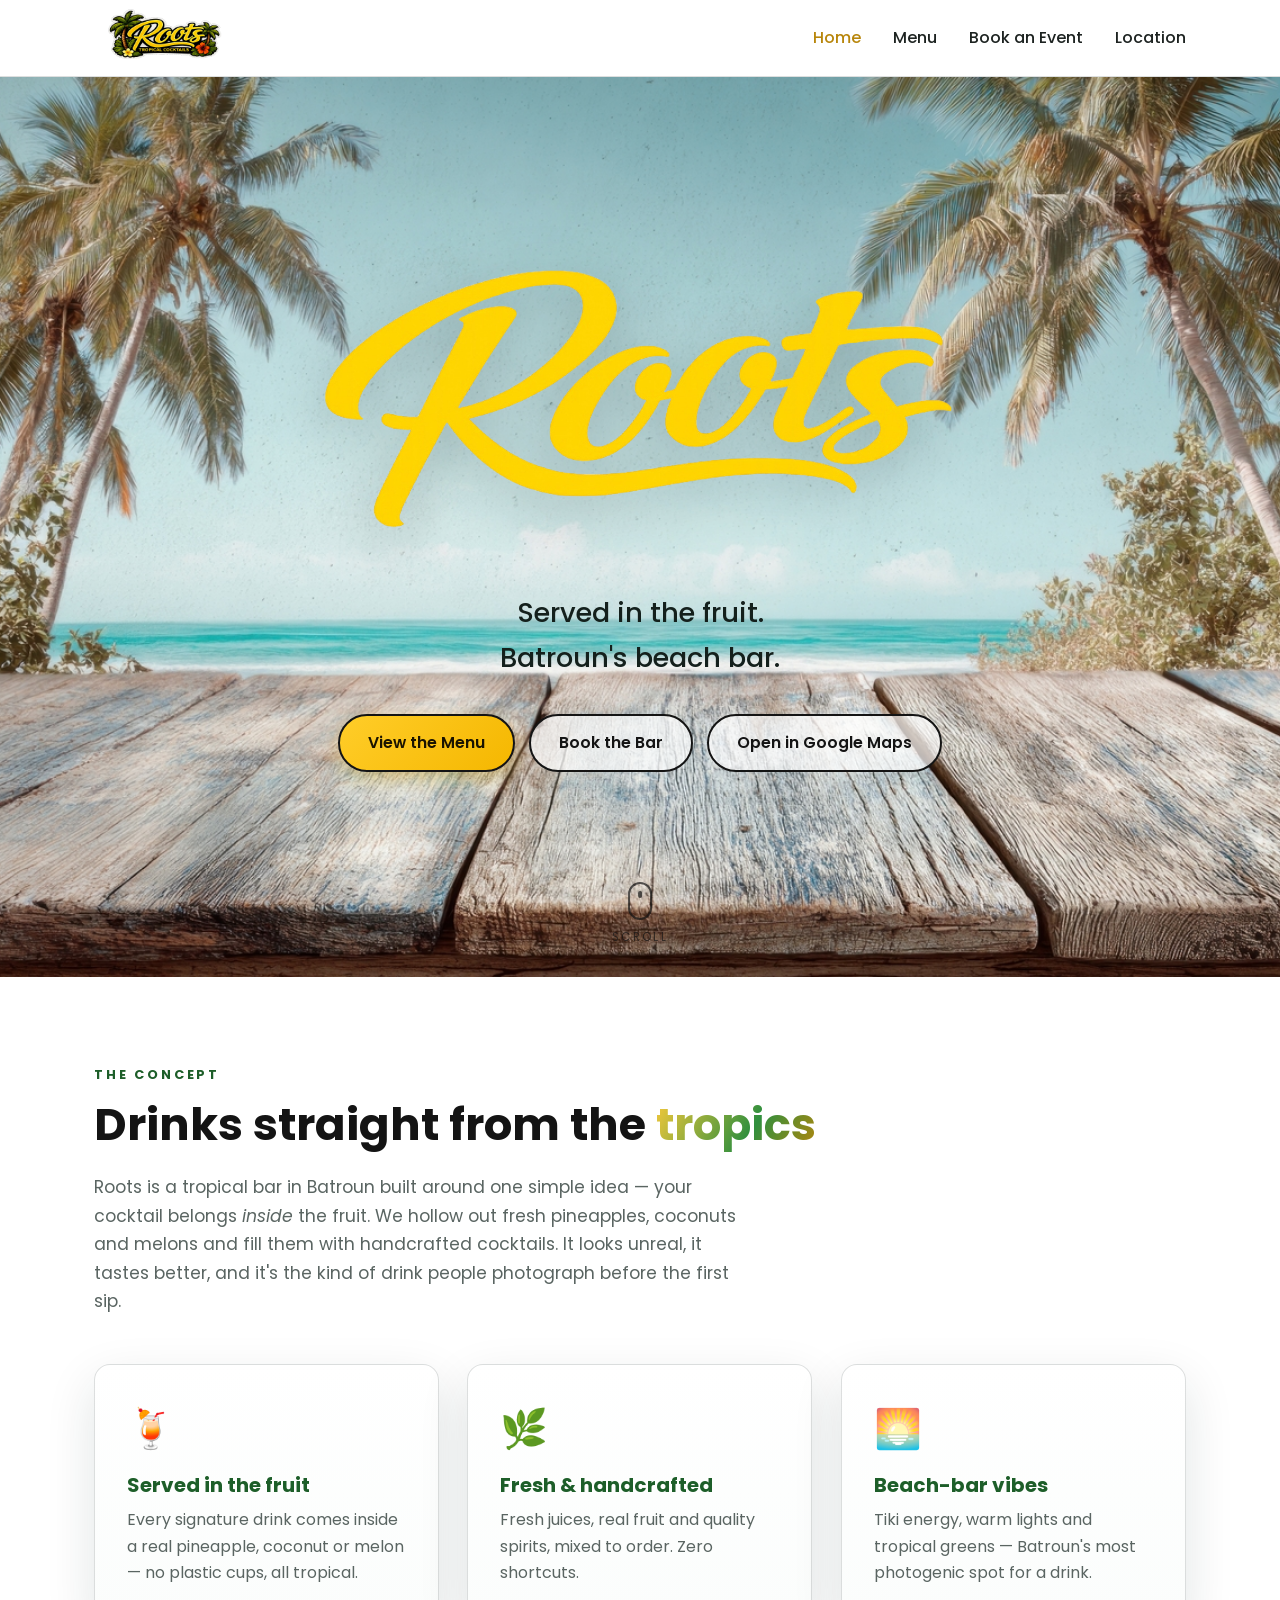
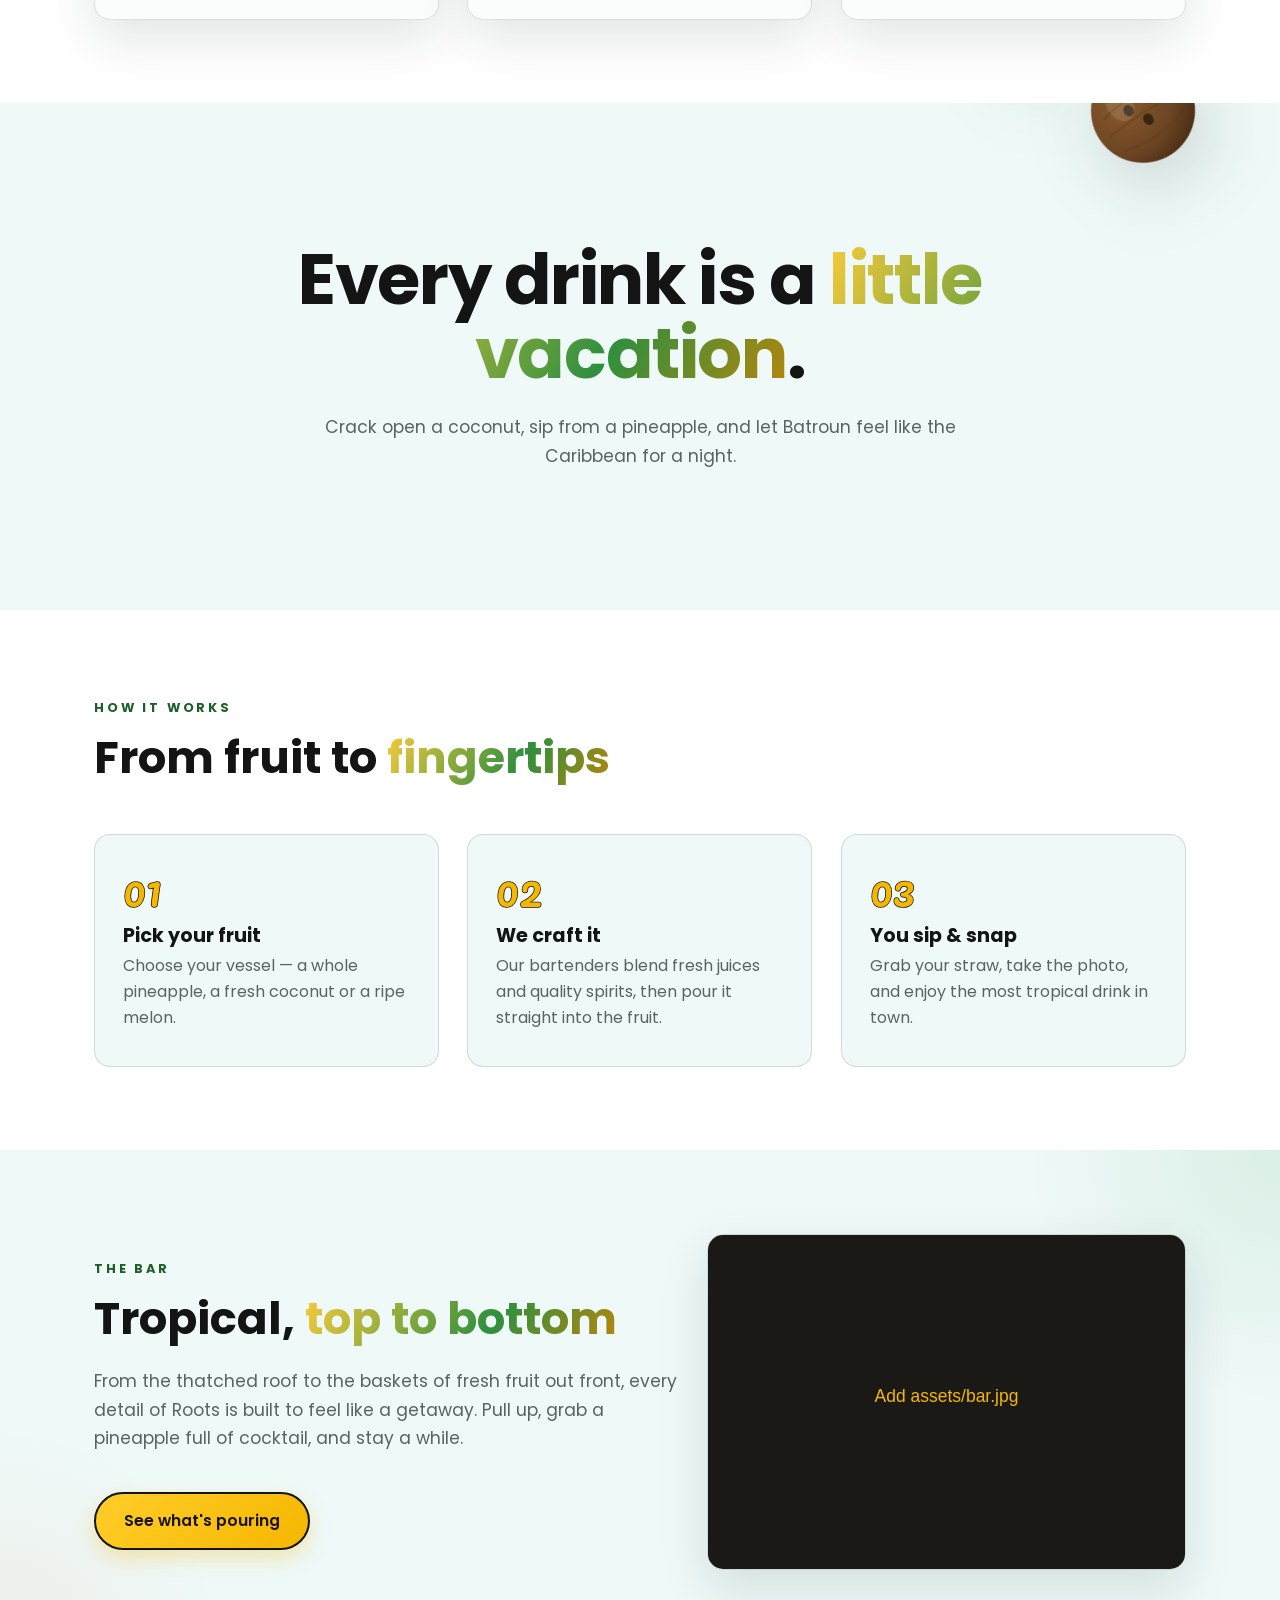
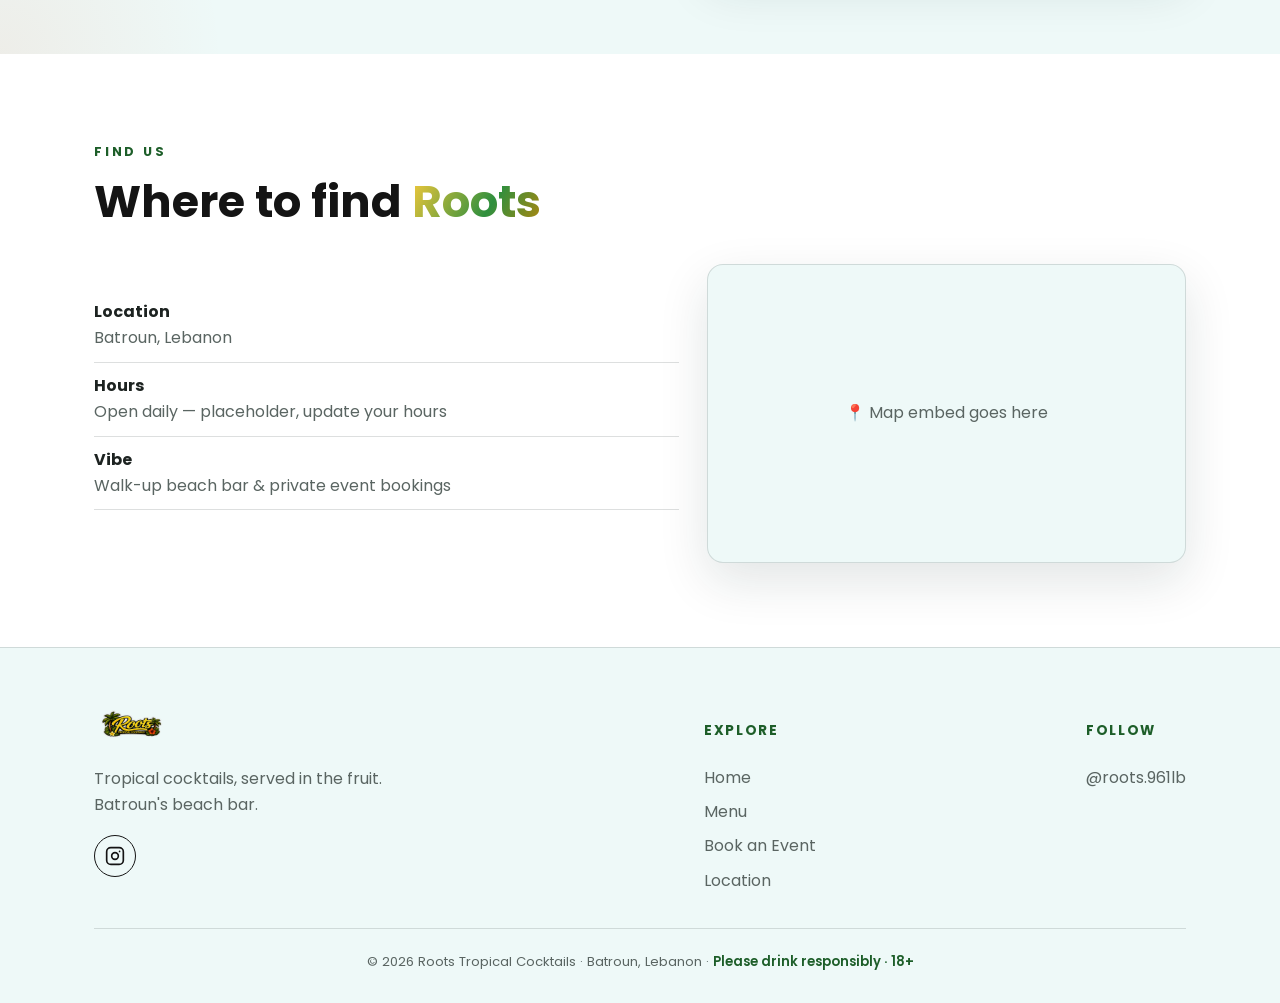
==== commit 431a34e6: "logo and main page fix" ====
--- a/index.html
+++ b/index.html
@@ -97,12 +97,12 @@
 
   <!-- ============ HERO ============ -->
   <section class="hero">
-    <div class="float-layer">
+    <!-- <div class="float-layer">
       <svg class="float-fruit" style="top:8%; right:7%; width:150px; height:230px" data-speed="0.22" data-spin="14"><use href="#ic-pineapple"/></svg>
       <svg class="float-fruit" style="bottom:14%; left:6%; width:130px; height:130px" data-speed="0.16" data-spin="-12"><use href="#ic-coconut"/></svg>
       <svg class="float-fruit" style="top:18%; left:10%; width:88px; height:88px" data-speed="0.10" data-spin="10"><use href="#ic-leaf"/></svg>
       <svg class="float-fruit" style="bottom:22%; right:14%; width:74px; height:74px" data-speed="0.28" data-spin="-16"><use href="#ic-coconut"/></svg>
-    </div>
+    </div> -->
 
     <div class="hero-grid">
       <div class="hero-copy">
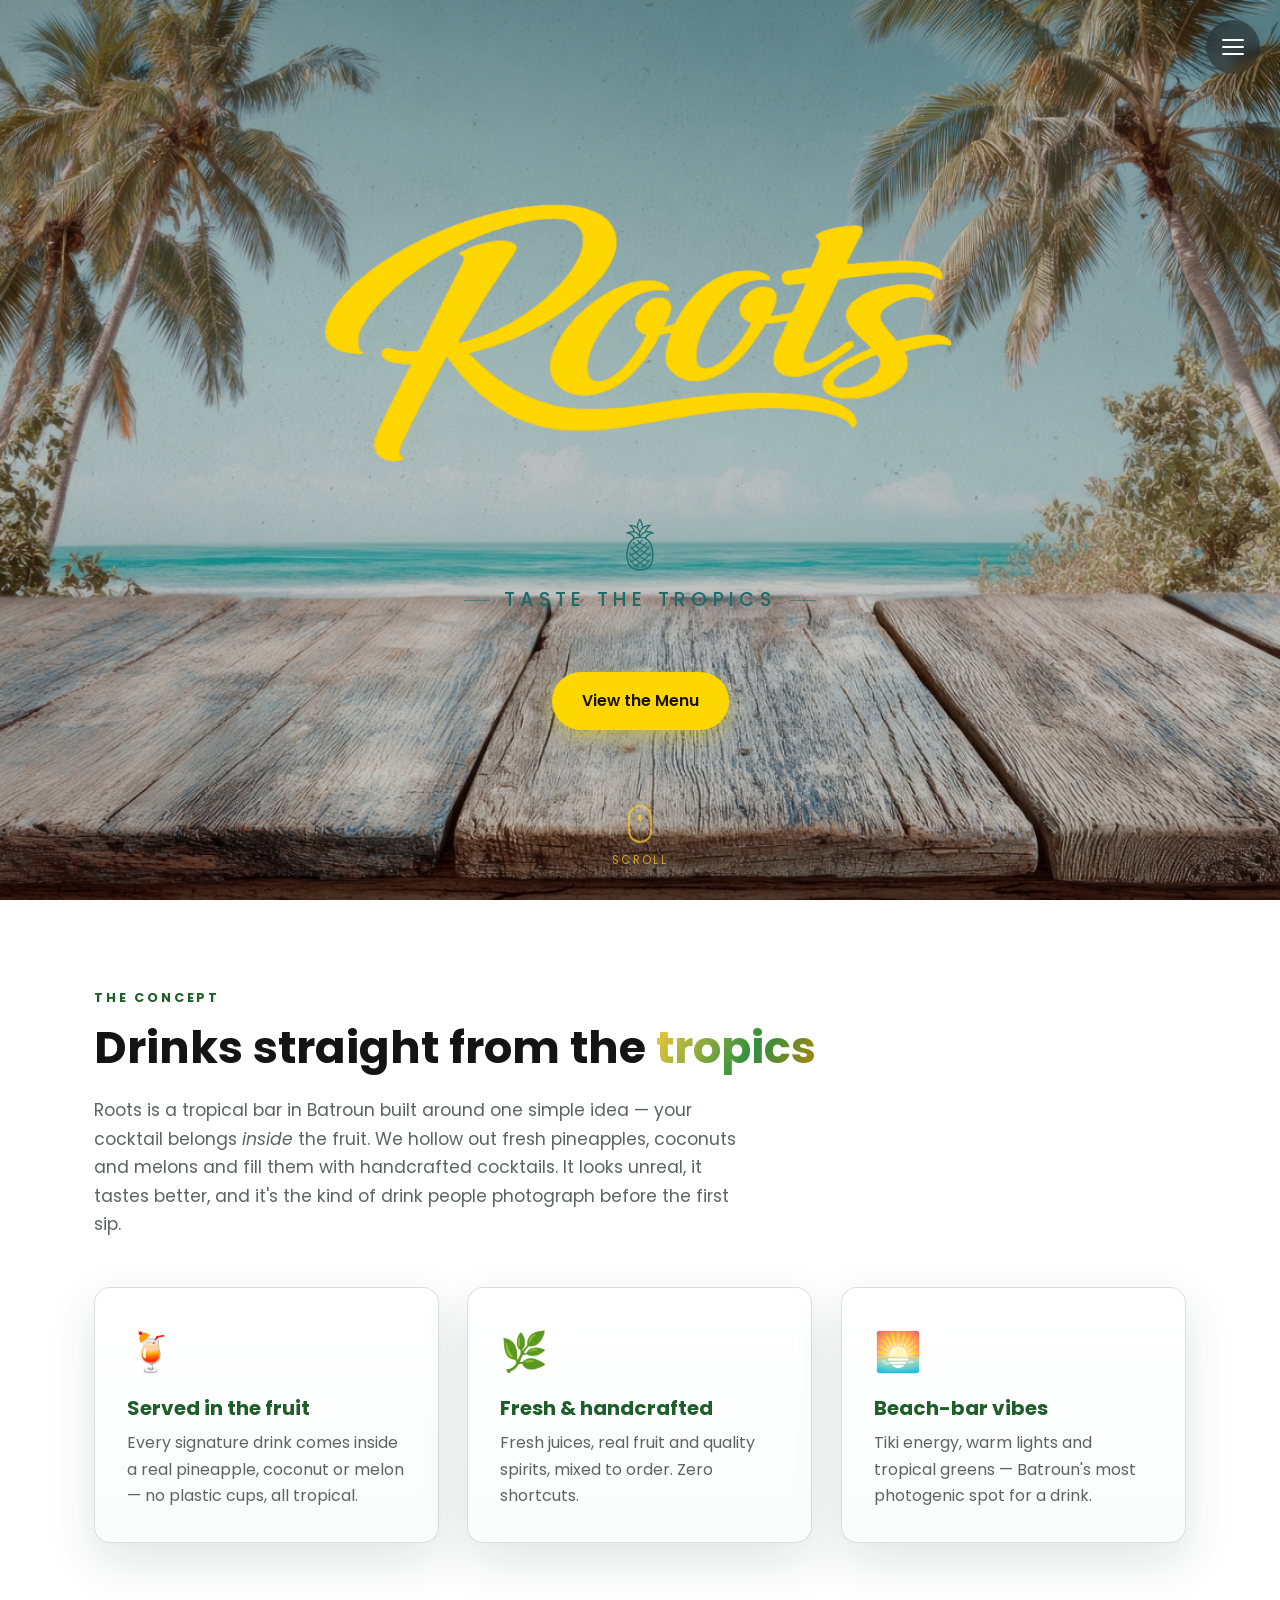
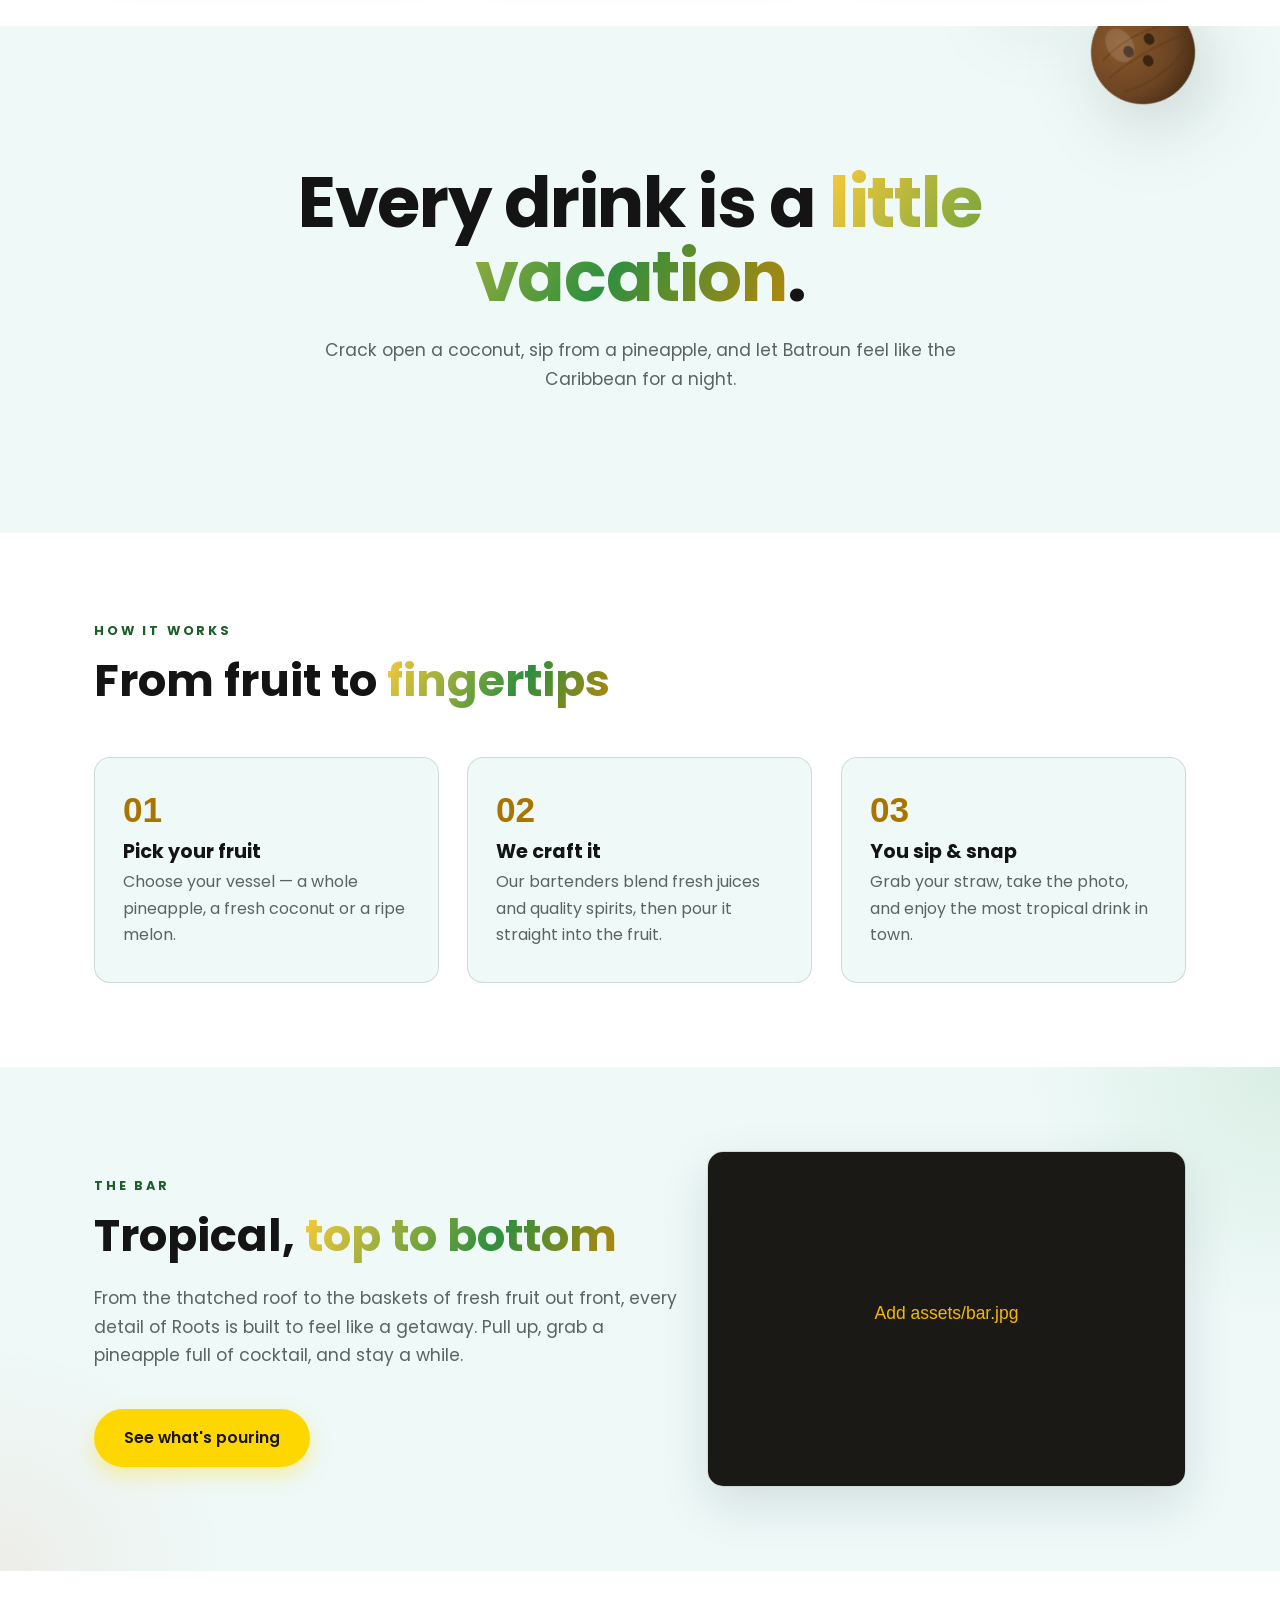
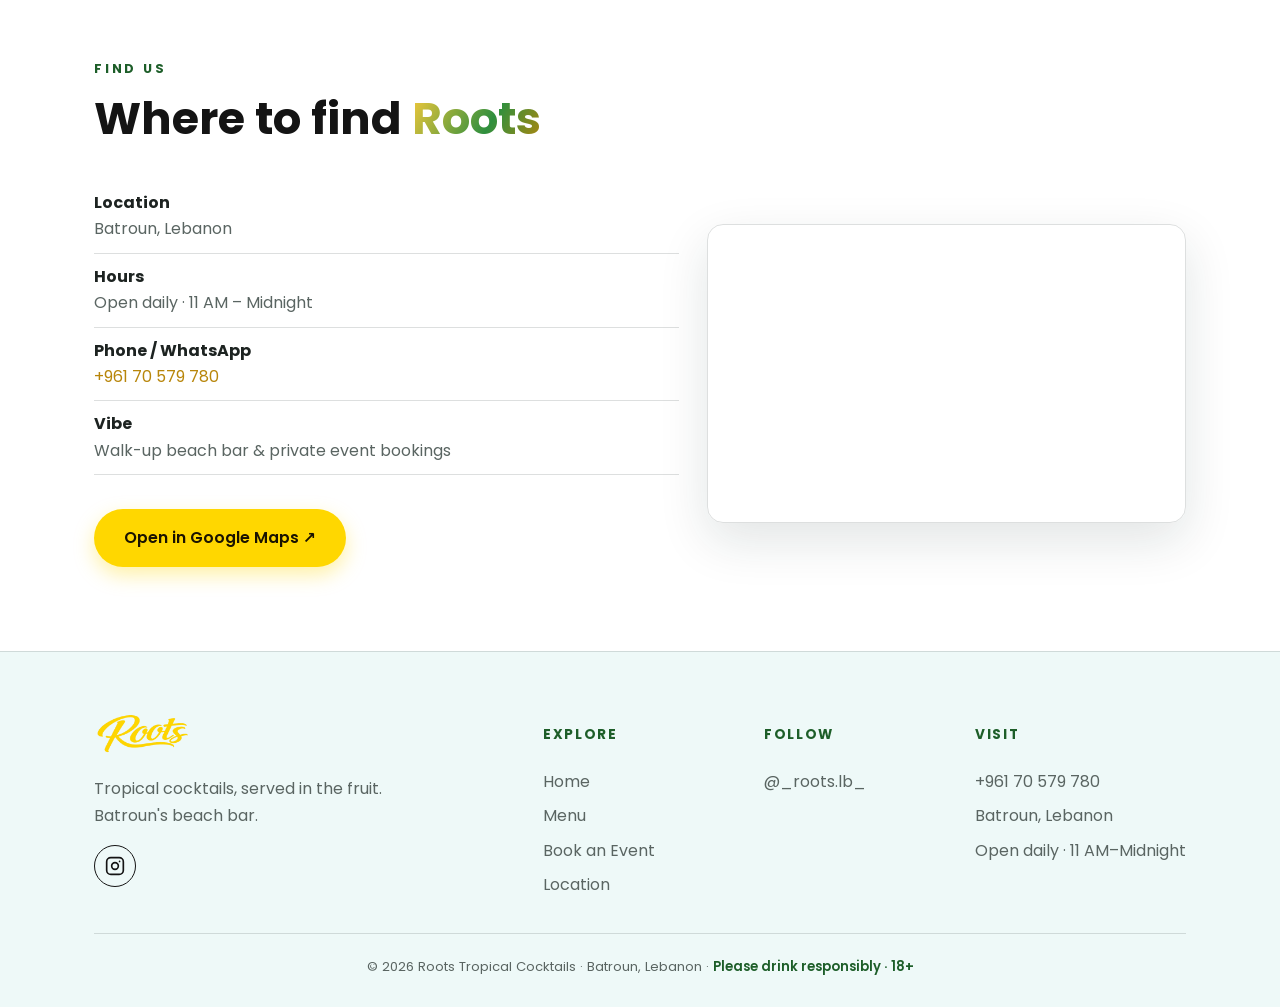
==== commit 642b1efc: "Rebuild site with real content, SEO/analytics setup, and fix booking form - Real menu, pricing, and " ====
--- a/index.html
+++ b/index.html
@@ -11,7 +11,65 @@
   <link rel="preconnect" href="https://fonts.gstatic.com" crossorigin />
   <link href="https://fonts.googleapis.com/css2?family=Pacifico&family=Poppins:wght@300;400;500;600&display=swap" rel="stylesheet" />
   <link rel="stylesheet" href="css/styles.css" />
-  <link rel="icon" href="assets/roots_plain_logo_transparent.png" />
+
+  <!-- favicon -->
+  <link rel="icon" type="image/png" href="assets/roots_favicon.png" />
+  <link rel="apple-touch-icon" href="assets/roots_favicon.png" />
+
+  <!-- Open Graph / social share (WhatsApp, Facebook, Instagram, iMessage) -->
+  <meta property="og:type" content="website" />
+  <meta property="og:site_name" content="Roots Tropical Cocktails" />
+  <meta property="og:title" content="Roots — Tropical Cocktails | Batroun Beach Bar" />
+  <meta property="og:description" content="Tropical cocktails served in the fruit — pineapples, coconuts and melons. Batroun's beach bar." />
+  <meta property="og:url" content="https://roots-cocktails.com/" />
+  <meta property="og:image" content="https://roots-cocktails.com/assets/og-image.png" />
+  <meta property="og:image:alt" content="Roots Tropical Cocktails — Batroun beach bar" />
+  <meta name="twitter:card" content="summary_large_image" />
+  <meta name="twitter:title" content="Roots — Tropical Cocktails | Batroun Beach Bar" />
+  <meta name="twitter:description" content="Tropical cocktails served in the fruit. Batroun's beach bar." />
+  <meta name="twitter:image" content="https://roots-cocktails.com/assets/og-image.png" />
+
+  <!-- SEO -->
+  <link rel="canonical" href="https://roots-cocktails.com/" />
+  <meta name="robots" content="index, follow" />
+  <meta name="theme-color" content="#f5b700" />
+  <meta name="author" content="Roots Tropical Cocktails" />
+  <meta name="keywords" content="Roots, tropical cocktails, Batroun, beach bar, cocktails in a pineapple, coconut cocktails, mobile bar Lebanon, event bar Batroun" />
+  <meta property="og:locale" content="en_US" />
+
+  <!-- Google Analytics (set your Measurement ID in js/analytics.js) -->
+  <script src="js/analytics.js"></script>
+
+  <!-- Local business structured data (helps Google Search & Maps) -->
+  <script type="application/ld+json">
+  {
+    "@context": "https://schema.org",
+    "@type": "BarOrNightClub",
+    "name": "Roots Tropical Cocktails",
+    "description": "Tropical cocktails served in the fruit — pineapples, coconuts and melons. Batroun's beach bar.",
+    "url": "https://roots-cocktails.com/",
+    "logo": "https://roots-cocktails.com/assets/roots_favicon.png",
+    "image": "https://roots-cocktails.com/assets/og-image.png",
+    "telephone": "+96170579780",
+    "priceRange": "$$",
+    "servesCuisine": "Cocktails",
+    "acceptsReservations": "True",
+    "address": {
+      "@type": "PostalAddress",
+      "addressLocality": "Batroun",
+      "addressRegion": "North Governorate",
+      "addressCountry": "LB"
+    },
+    "geo": { "@type": "GeoCoordinates", "latitude": 34.2467448, "longitude": 35.6618534 },
+    "openingHoursSpecification": [{
+      "@type": "OpeningHoursSpecification",
+      "dayOfWeek": ["Monday","Tuesday","Wednesday","Thursday","Friday","Saturday","Sunday"],
+      "opens": "11:00",
+      "closes": "00:00"
+    }],
+    "sameAs": ["https://instagram.com/_roots.lb_"]
+  }
+  </script>
 </head>
 <body>
 
@@ -78,22 +136,15 @@
     </defs>
   </svg>
 
-  <!-- ============ HEADER ============ -->
-  <header class="site-header">
-    <div class="container nav">
-      <a class="brand" href="index.html">
-        <img src="assets/roots_logo_transparent.png" alt="Roots Tropical Cocktails" onerror="this.style.display='none';this.nextElementSibling.style.display='block'" />
-        <span class="brand-fallback" style="display:none">Roots<small>Tropical Cocktails</small></span>
-      </a>
-      <button class="nav-toggle" aria-label="Menu"><span></span><span></span><span></span></button>
-      <nav class="nav-links">
-        <a href="index.html" class="active">Home</a>
-        <a href="menu.html">Menu</a>
-        <a href="events.html">Book an Event</a>
-        <a href="#location">Location</a>
-      </nav>
-    </div>
-  </header>
+  <!-- ============ FLOATING MENU (headerless design) ============ -->
+  <button class="menu-fab" aria-label="Open menu" aria-expanded="false"><span></span><span></span><span></span></button>
+  <nav class="nav-overlay" aria-hidden="true">
+    <a href="index.html">Home</a>
+    <a href="menu.html">Menu</a>
+    <a href="events.html">Book an Event</a>
+    <a href="index.html#location">Location</a>
+    <a class="nav-ig" href="https://instagram.com/_roots.lb_" target="_blank" rel="noopener">@_roots.lb_</a>
+  </nav>
 
   <!-- ============ HERO ============ -->
   <section class="hero">
@@ -108,17 +159,18 @@
       <div class="hero-copy">
         <h1 class="visually-hidden" style="position:absolute;left:-9999px">Roots Tropical Cocktails</h1>
         <img class="hero-logo-img" src="assets/roots_plain_logo_transparent.png" alt="Roots Tropical Cocktails" data-reveal data-reveal="scale" />
-        <p class="tagline" data-reveal data-reveal-delay="1">Served in the fruit. <br> Batroun's beach bar.</p>
+        <img class="tagline-icon" src="assets/pineapple-icon.png" alt="" aria-hidden="true" data-reveal data-reveal-delay="1" />
+        <p class="tagline" data-reveal data-reveal-delay="1">Taste the Tropics</p>
         <div class="cta-row" data-reveal data-reveal-delay="2">
           <a class="btn btn-primary" href="menu.html">View the Menu</a>
-          <a class="btn btn-ghost" href="events.html">Book the Bar</a>
-          <a class="btn btn-ghost" href="#location">Open in Google Maps</a>
-        </div>
-        <div class="fruit-chips" data-reveal data-reveal-delay="3">
+          <!-- <a class="btn btn-ghost" target="_blank" rel="noopener" href="https://maps.app.goo.gl/afByAEG6NxBrupbw6?g_st=ic">Open in Google Maps</a>
+          <a class="btn btn-ghost" href="events.html">Book the Bar</a> -->
+        </div>
+        <!-- <div class="fruit-chips" data-reveal data-reveal-delay="3">
           <span>🍍 In a pineapple</span>
           <span>🥥 In a coconut</span>
           <span>🍈 In a melon</span>
-        </div>
+        </div> -->
       </div>
     </div>
 
@@ -222,18 +274,16 @@
         <div data-reveal data-reveal-delay="1">
           <ul class="loc-details">
             <li><strong>Location</strong> Batroun, Lebanon</li>
-            <li><strong>Hours</strong> Open daily — placeholder, update your hours</li>
+            <li><strong>Hours</strong> Open daily · 11 AM – Midnight</li>
+            <li><strong>Phone / WhatsApp</strong> <a href="tel:+96170579780" style="color:var(--gold-deep)">+961 70 579 780</a></li>
             <li><strong>Vibe</strong> Walk-up beach bar &amp; private event bookings</li>
           </ul>
-          <!-- Maps link temporarily removed for preview -->
-        </div>
-        <div class="map-wrap" data-reveal data-reveal-delay="2" style="display:grid;place-items:center;background:var(--bg-soft);color:var(--text-dim)">
-          <!-- Google Maps embed temporarily removed so the local preview works.
-               Re-add this iframe when going live:
-               <iframe src="https://maps.google.com/maps?q=34.2552547,35.6586003&z=15&output=embed"
-                       loading="lazy" referrerpolicy="no-referrer-when-downgrade"
-                       title="Roots location in Batroun"></iframe> -->
-          📍 Map embed goes here
+          <a class="btn btn-primary" target="_blank" rel="noopener" href="https://maps.app.goo.gl/afByAEG6NxBrupbw6?g_st=ic" style="margin-top:6px">Open in Google Maps ↗</a>
+        </div>
+        <div class="map-wrap" data-reveal data-reveal-delay="2">
+          <iframe src="https://maps.google.com/maps?q=34.2467448,35.6618534&z=15&output=embed"
+                  loading="lazy" referrerpolicy="no-referrer-when-downgrade"
+                  title="Roots location in Batroun"></iframe>
         </div>
       </div>
     </div>
@@ -244,10 +294,10 @@
     <div class="container">
       <div class="footer-grid">
         <div class="footer-brand">
-          <img src="assets/roots_logo_transparent.png" alt="Roots logo" class="footer-logo" style="height:48px; display:block;" />
+          <img src="assets/roots_plain_logo_transparent.png" alt="Roots Tropical Cocktails" class="footer-logo" style="height:54px; width:auto; display:block;" />
           <p>Tropical cocktails, served in the fruit. Batroun's beach bar.</p>
           <div class="social">
-            <a href="https://instagram.com/roots.961lb" target="_blank" rel="noopener" aria-label="Instagram">
+            <a href="https://instagram.com/_roots.lb_" target="_blank" rel="noopener" aria-label="Instagram">
               <svg width="20" height="20" viewBox="0 0 24 24" fill="none" stroke="currentColor" stroke-width="2">
                 <rect x="2" y="2" width="20" height="20" rx="5"/><circle cx="12" cy="12" r="4"/><circle cx="17.5" cy="6.5" r="1" fill="currentColor" stroke="none"/>
               </svg>
@@ -263,7 +313,13 @@
         </div>
         <div class="footer-col">
           <h4>Follow</h4>
-          <a href="https://instagram.com/roots.961lb" target="_blank" rel="noopener">@roots.961lb</a>
+          <a href="https://instagram.com/_roots.lb_" target="_blank" rel="noopener">@_roots.lb_</a>
+        </div>
+        <div class="footer-col">
+          <h4>Visit</h4>
+          <a href="tel:+96170579780">+961 70 579 780</a>
+          <a href="https://maps.app.goo.gl/afByAEG6NxBrupbw6?g_st=ic" target="_blank" rel="noopener">Batroun, Lebanon</a>
+          <a href="index.html#location">Open daily · 11 AM–Midnight</a>
         </div>
       </div>
       <div class="footer-bottom">
--- a/css/styles.css
+++ b/css/styles.css
@@ -53,7 +53,7 @@
   text-shadow: none;
 }
 .hero h1 { -webkit-text-stroke-width: 3px; }
-.menu-hero h1 { -webkit-text-stroke-width: 2.5px; }
+.menu-hero h1 { -webkit-text-stroke: 0; color: #a97400; }
 
 .container { width: 100%; max-width: var(--maxw); margin: 0 auto; padding: 0 24px; }
 .section { padding: 84px 0; }
@@ -85,14 +85,14 @@
   transition: transform .15s ease, box-shadow .15s ease, background .15s ease;
 }
 .btn-primary {
-  background: linear-gradient(135deg, var(--gold-bright), var(--gold));
+  background: #ffd700;
   color: #1a1300;
-  border-color: var(--ink);
-  box-shadow: 0 8px 20px rgba(245, 183, 0, .3);
-}
-.btn-primary:hover { transform: translateY(-2px); box-shadow: 0 12px 26px rgba(245, 183, 0, .42); }
-.btn-ghost { border-color: var(--ink); color: var(--ink); background: rgba(255,255,255,.7); }
-.btn-ghost:hover { background: var(--ink); color: #fff; }
+  border-color: transparent;
+  box-shadow: 0 8px 20px rgba(255, 215, 0, .35);
+}
+.btn-primary:hover { transform: translateY(-2px); box-shadow: 0 12px 26px rgba(255, 215, 0, .5); }
+.btn-ghost { border-color: #ffd700; color: var(--ink); background: rgba(255,255,255,.7); }
+.btn-ghost:hover { background: #ffd700; color: #1a1300; border-color: #ffd700; }
 
 /* ===========================================================
    Header / nav
@@ -134,37 +134,91 @@
 .nav-toggle span { display: block; height: 2px; background: var(--ink); margin: 5px 0; transition: .25s; }
 
 /* ===========================================================
+   Floating menu (headerless design) — burger over the image
+   =========================================================== */
+.menu-fab {
+  position: fixed; top: 20px; right: 20px; z-index: 60;
+  width: 54px; height: 54px; border-radius: 50%;
+  border: none; cursor: pointer;
+  background: rgba(20,20,20,.5); backdrop-filter: blur(6px);
+  display: flex; flex-direction: column; align-items: center; justify-content: center; gap: 5px;
+  box-shadow: 0 6px 18px rgba(0,0,0,.25);
+  transition: background .2s ease;
+}
+.menu-fab span { display:block; width: 22px; height: 2px; background: #fff; border-radius: 2px; transition: transform .3s ease, opacity .2s ease; }
+.menu-fab:hover { background: rgba(20,20,20,.8); }
+.menu-fab.open { background: rgba(20,20,20,.85); }
+.menu-fab.open span:nth-child(1) { transform: translateY(7px) rotate(45deg); }
+.menu-fab.open span:nth-child(2) { opacity: 0; }
+.menu-fab.open span:nth-child(3) { transform: translateY(-7px) rotate(-45deg); }
+
+.nav-overlay {
+  position: fixed; inset: 0; z-index: 55;
+  background: rgba(10,14,12,.94); backdrop-filter: blur(8px);
+  display: flex; flex-direction: column; align-items: center; justify-content: center; gap: 6px;
+  opacity: 0; pointer-events: none; transition: opacity .3s ease;
+}
+.nav-overlay.open { opacity: 1; pointer-events: auto; }
+.nav-overlay a {
+  font-family: "Pacifico", cursive; color: var(--gold-bright);
+  font-size: clamp(2rem, 6vw, 3.1rem); padding: 4px 0;
+  transition: color .2s ease, transform .2s ease;
+}
+.nav-overlay a:hover { color: #fff; transform: scale(1.05); }
+.nav-overlay .nav-ig { font-family: "Poppins", sans-serif; font-size: 1rem; color: #cbb98a; margin-top: 20px; }
+
+/* ===========================================================
    Hero — text left, logo right, tropical photo background
    =========================================================== */
 .hero {
   position: relative;
   min-height: 86vh;
   display: flex;
-  align-items: center;
+  align-items: flex-start;
   overflow: hidden;
   background:
-    linear-gradient(180deg, rgba(255,255,255,0), rgba(255,255,255,0)),
+    linear-gradient(180deg, rgba(0,0,0,0.2), rgba(0,0,0,0.2)),
     url("../assets/light-bg.jpg") center / cover no-repeat,
     var(--bg-soft);
 }
 .hero-grid {
   position: relative; z-index: 2;
   width: 100%; max-width: var(--maxw);
-  margin: 0 auto; padding: 90px 24px;
+  margin: 60px auto 0; padding: 9vh 24px 90px;
   display: flex; justify-content: center;
 }
 .hero-copy { max-width: 820px; text-align: center; }
 .hero-logo-img {
   width: 100%; max-width: 680px;
-  margin: 0 auto 8px;
-  filter: drop-shadow(0 12px 28px rgba(0,0,0,.22));
+  margin: 0 auto;
+}
+.tagline-icon {
+  display: block;
+  width: 32px;
+  height: auto;
+  margin: 0 auto 12px;
+  opacity: .85;
 }
 .hero-copy .tagline {
-  font-size: clamp(1.2rem, 2.8vw, 1.7rem);
-  color: var(--ink);
+  font-family: "Poppins", sans-serif;
+  font-size: clamp(1rem, 2vw, 1.2rem);
+  color: #1c6a69;
   font-weight: 500;
-  margin: 0 auto 34px;
+  text-transform: uppercase;
+  letter-spacing: .28em;
+  margin: 4px auto 56px;   /* pull closer to the logo, more gap before the buttons */
   max-width: 32ch;
+}
+.hero-copy .tagline::before,
+.hero-copy .tagline::after {
+  content: "";
+  display: inline-block;
+  width: 26px;
+  height: 1px;
+  background: currentColor;
+  opacity: .55;
+  vertical-align: middle;
+  margin: 0 14px;
 }
 .hero .cta-row { display: flex; gap: 14px; flex-wrap: wrap; justify-content: center; }
 
@@ -266,19 +320,42 @@
 .menu-item h3 { margin: 0; font-size: 1.15rem; color: var(--ink); }
 .menu-item p { grid-column: 1 / -1; margin: 0; color: var(--text-dim); font-size: .95rem; max-width: 60ch; }
 
-/* dual pricing: in the fruit vs in a cup */
-.menu-prices { display: flex; gap: 22px; align-items: flex-start; }
-.menu-prices .pp { text-align: center; min-width: 64px; }
+/* pricing columns: cup + melon + coconut + pineapple */
+.menu-prices { display: flex; gap: 16px; align-items: flex-start; justify-content: flex-end; }
+.menu-prices .pp { text-align: center; width: 88px; }
 .menu-prices .pp .amt {
-  font-family:"Pacifico", cursive; color: var(--gold);
-  -webkit-text-stroke: 3px var(--ink); paint-order: stroke fill;
-  font-size: 1.2rem; line-height: 1;
+  font-family: "Poppins", sans-serif;
+  font-weight: 700;
+  color: #a97400;                 /* darker solid gold, no outline */
+  font-size: 1.05rem; line-height: 1;
 }
 .menu-prices .pp small { display:block; margin-top: 6px; font-size:.62rem; letter-spacing:.1em; text-transform:uppercase; color: var(--text-dim); }
 
-.price-legend { display:flex; justify-content:flex-end; gap:22px; padding-bottom: 6px; }
-.price-legend .pp { text-align:center; min-width:64px; }
-.price-legend .pp span { font-size:.62rem; letter-spacing:.1em; text-transform:uppercase; color: var(--green-deep); font-weight:700; display:inline-flex; align-items:center; gap:5px; }
+.price-legend { display:flex; justify-content:flex-end; gap:16px; padding-bottom: 6px; }
+.price-legend .pp { text-align:center; width:88px; }
+.price-legend .pp span { font-size:.6rem; letter-spacing:.05em; text-transform:uppercase; color: var(--green-deep); font-weight:700; white-space:nowrap; }
+
+/* --- phones: show prices as labeled pills instead of a bare number row --- */
+@media (max-width: 620px) {
+  .menu-item { grid-template-columns: 1fr; }
+  .price-legend { display: none; }               /* pills below are self-labeled */
+  .menu-prices {
+    flex-wrap: wrap; gap: 8px; margin-top: 10px; justify-content: flex-start;
+  }
+  .menu-prices .pp {
+    width: auto; min-width: 0;
+    display: inline-flex; align-items: center; gap: 6px;
+    background: var(--bg-soft); border: 1px solid var(--line);
+    border-radius: 999px; padding: 5px 13px;
+  }
+  .menu-prices .pp .amt { font-size: 1rem; display: inline-flex; align-items: center; }
+  /* label each fruit pill — only on 4-price rows, not single-price shots */
+  .menu-prices .pp::before { font-size: .95rem; line-height: 1; display: inline-flex; align-items: center; }
+  .menu-prices:has(.pp:nth-child(4)) .pp:nth-child(1)::before { content: "🥤"; }
+  .menu-prices:has(.pp:nth-child(4)) .pp:nth-child(2)::before { content: "🍉"; }
+  .menu-prices:has(.pp:nth-child(4)) .pp:nth-child(3)::before { content: "🥥"; }
+  .menu-prices:has(.pp:nth-child(4)) .pp:nth-child(4)::before { content: "🍍"; }
+}
 
 .menu-note { text-align:center; color: var(--text-dim); font-size:.9rem; margin-top: 10px; }
 
@@ -369,6 +446,10 @@
   .nav-links .btn { margin: 14px auto; }
 }
 
+@media (max-width: 480px) {
+  .hero .cta-row { margin-top: 130px; }
+}
+
 /* ===========================================================
    REVAMP — scroll animations, parallax fruit, premium polish
    =========================================================== */
@@ -402,17 +483,16 @@
 
 /* ---- hero upgrades ---- */
 .hero { min-height: 100vh; }
-.hero-copy .tagline { color: #14201c; }
 .scroll-cue {
   position: absolute; left: 50%; bottom: 30px; transform: translateX(-50%);
   z-index: 3; display: flex; flex-direction: column; align-items: center; gap: 8px;
-  color: var(--ink); font-size: .72rem; letter-spacing: .2em; text-transform: uppercase;
+  color: var(--gold-bright); font-size: .72rem; letter-spacing: .2em; text-transform: uppercase;
   opacity: .7; animation: cueFloat 2.4s ease-in-out infinite;
 }
-.scroll-cue .mouse { width: 24px; height: 38px; border: 2px solid var(--ink); border-radius: 14px; position: relative; }
+.scroll-cue .mouse { width: 24px; height: 38px; border: 2px solid var(--gold-bright); border-radius: 14px; position: relative; }
 .scroll-cue .mouse::after {
   content: ""; position: absolute; top: 7px; left: 50%; transform: translateX(-50%);
-  width: 4px; height: 7px; background: var(--ink); border-radius: 3px; animation: wheel 1.6s ease-in-out infinite;
+  width: 4px; height: 7px; background: var(--gold-bright); border-radius: 3px; animation: wheel 1.6s ease-in-out infinite;
 }
 @keyframes wheel { 0%{opacity:0;transform:translate(-50%,0)} 30%{opacity:1} 100%{opacity:0;transform:translate(-50%,12px)} }
 @keyframes cueFloat { 0%,100%{transform:translate(-50%,0)} 50%{transform:translate(-50%,-6px)} }
@@ -441,8 +521,8 @@
 .steps { display:grid; grid-template-columns: repeat(3,1fr); gap: 28px; margin-top: 50px; counter-reset: step; }
 .step { position:relative; padding: 34px 28px; border-radius: var(--radius); background: var(--bg-soft); border:1px solid var(--line); }
 .step .num {
-  font-family:"Pacifico", cursive; font-size: 2.6rem; color: var(--gold);
-  -webkit-text-stroke: 1.5px var(--ink); paint-order: stroke fill; line-height:1; display:block; margin-bottom: 14px;
+  font-family: "Poppins", sans-serif; font-weight: 800; font-size: 2.2rem; color: #a97400;
+  line-height:1; display:block; margin-bottom: 14px;
 }
 .step h3 { color: var(--ink); font-size: 1.2rem; margin-bottom: 6px; }
 .step p { color: var(--text-dim); margin:0; }
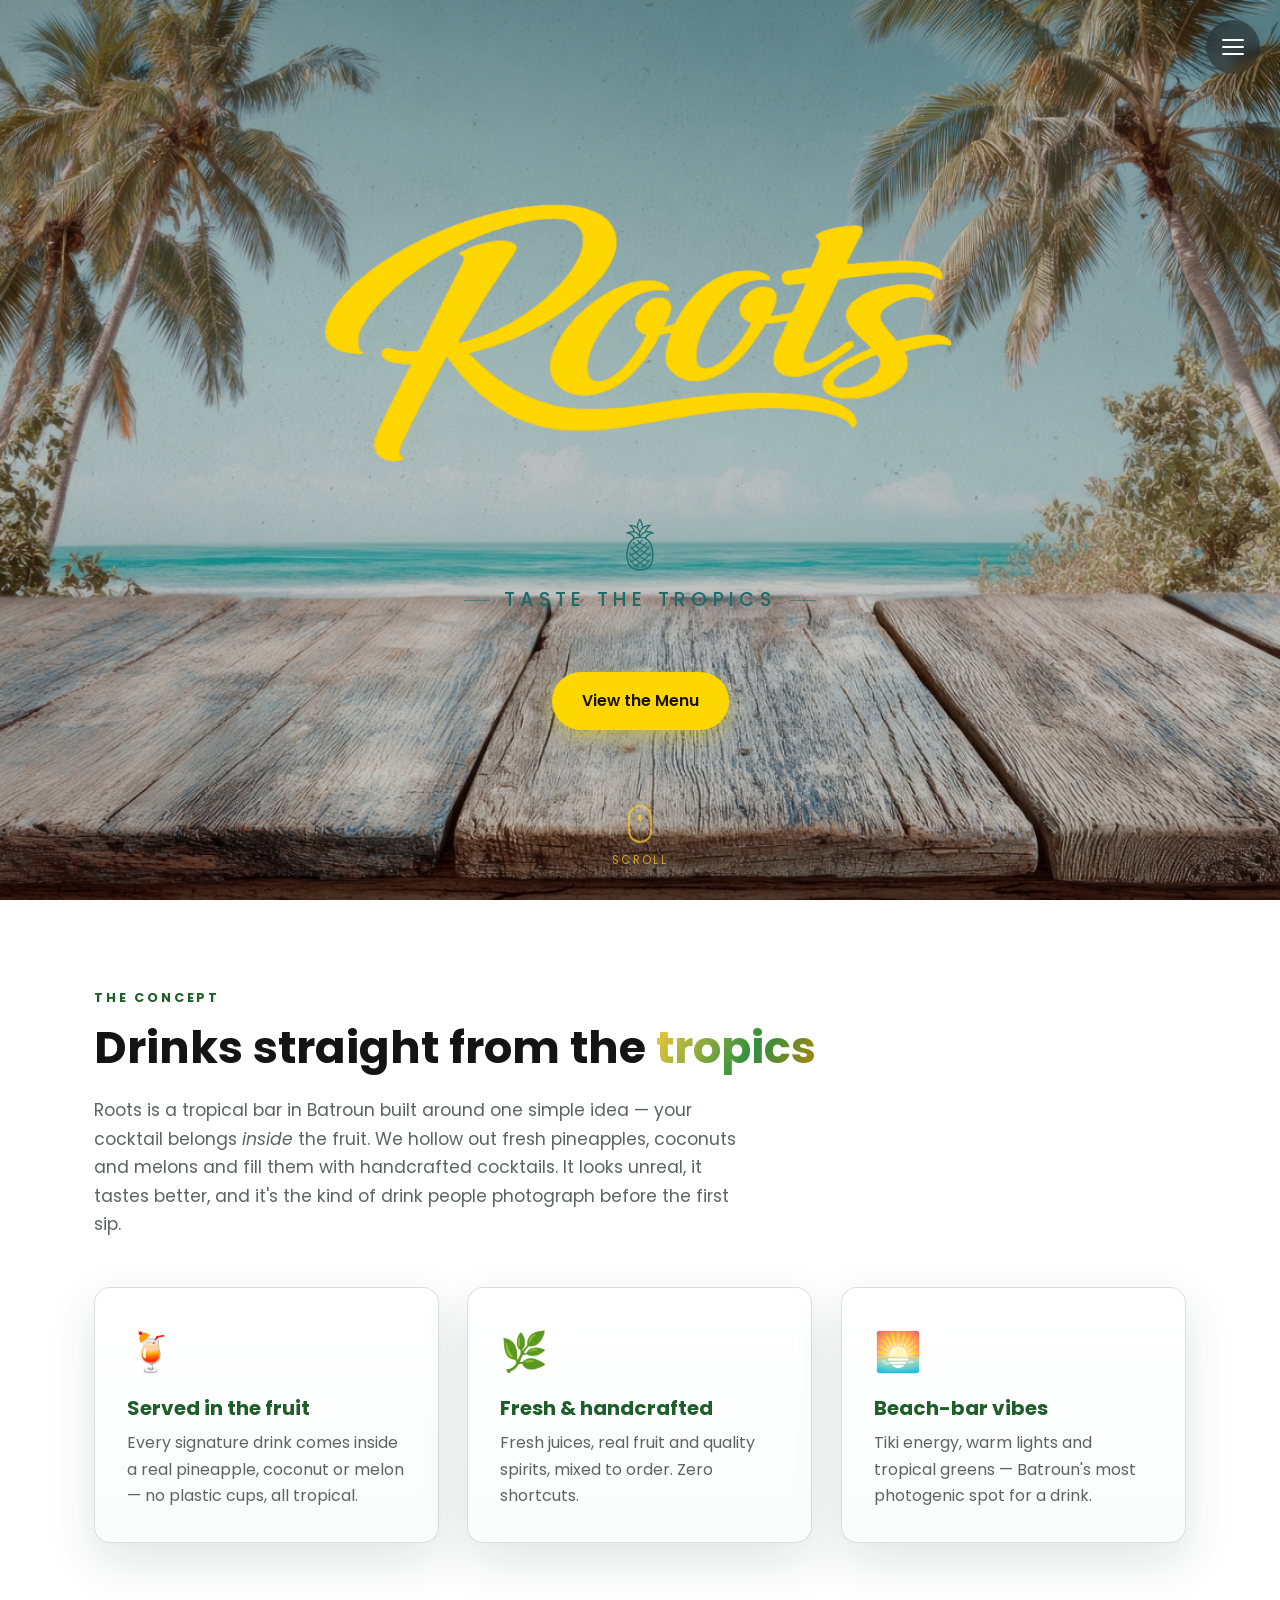
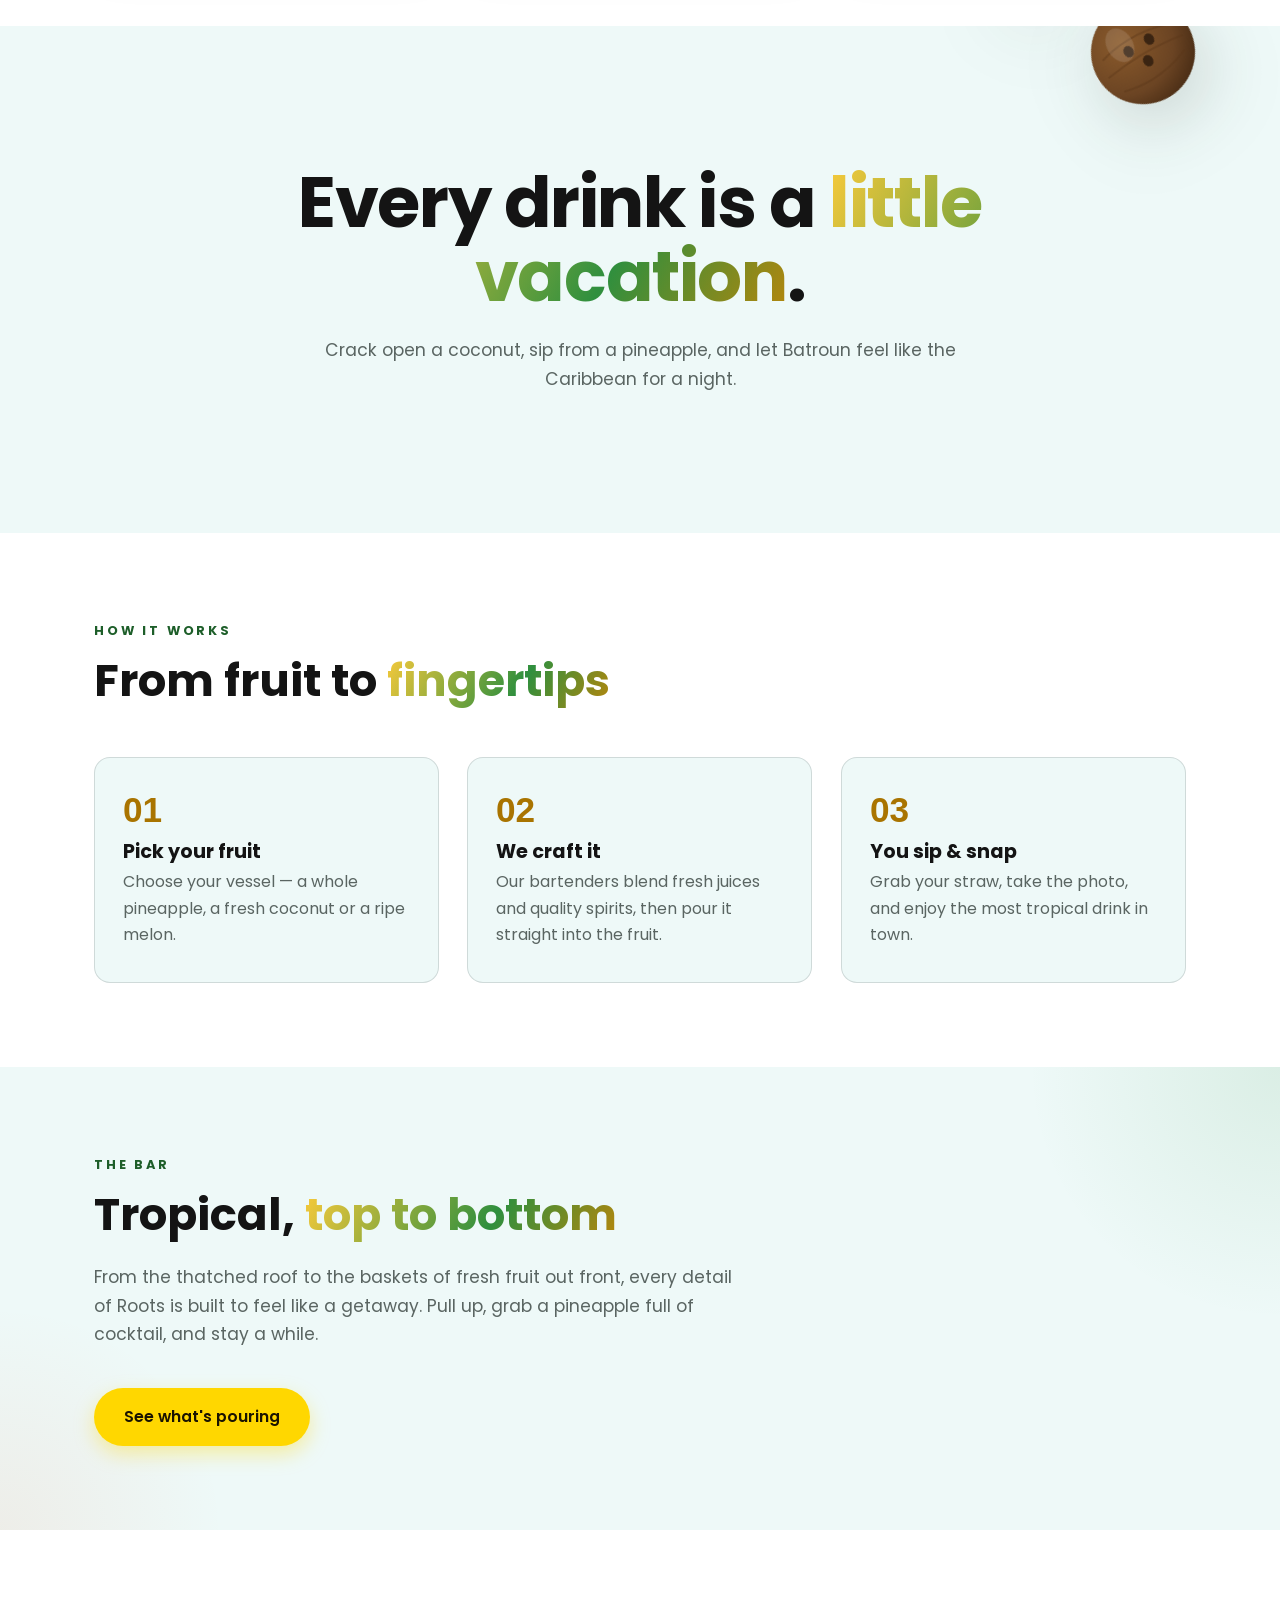
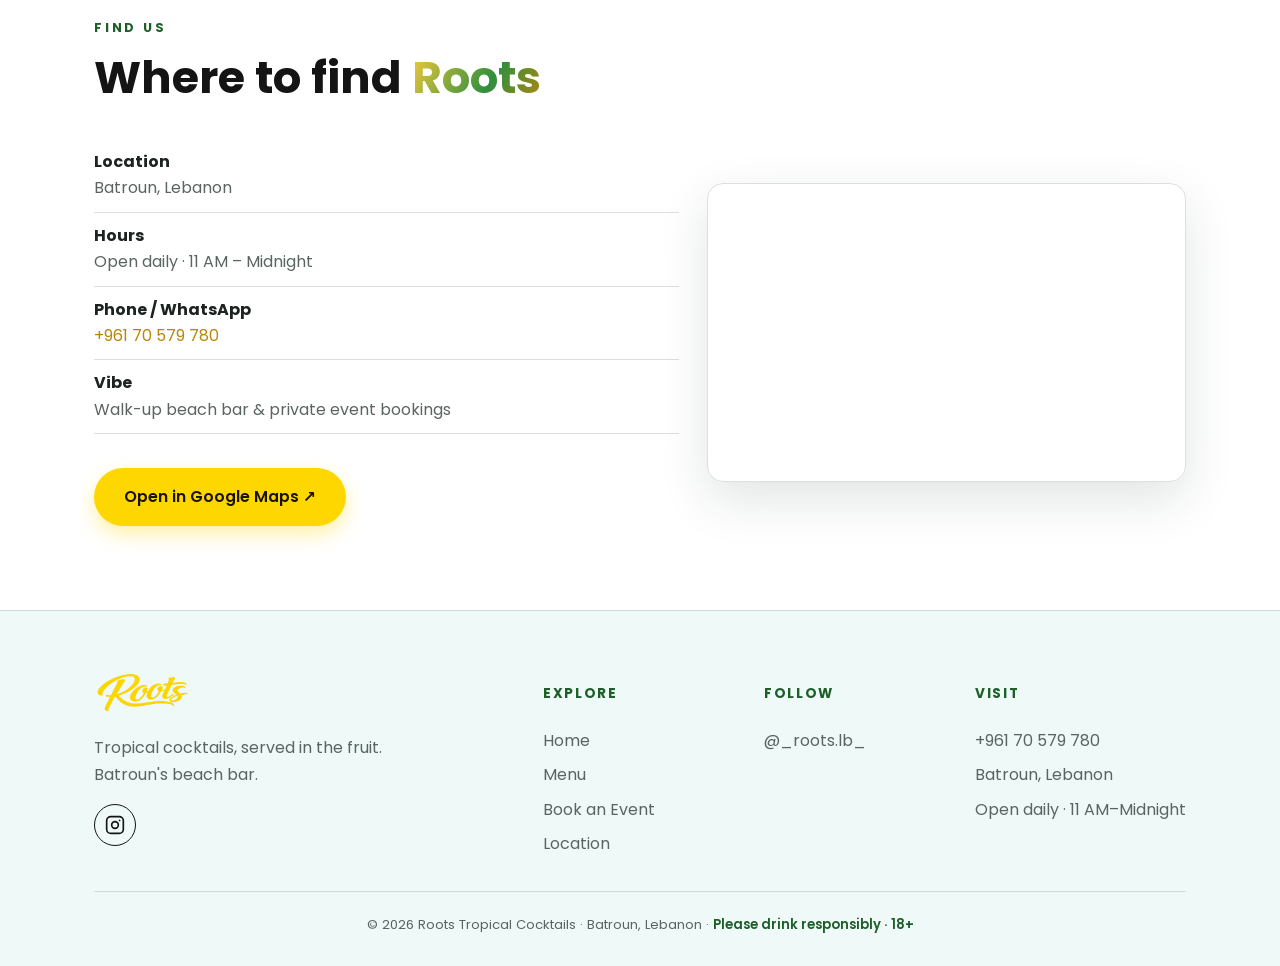
==== commit 3f7a5260: "Hide bar photo placeholder and bring DEPLOY.md up to date - Hide the missing bar.jpg image slots on " ====
--- a/index.html
+++ b/index.html
@@ -250,18 +250,18 @@
     <div class="float-layer">
       <svg class="float-fruit" style="top:10%; right:3%; width:96px; height:96px" data-speed="0.2" data-spin="-14"><use href="#ic-coconut"/></svg>
     </div>
-    <div class="container grid grid-2">
-      <div data-reveal>
+    <div class="container">
+      <div data-reveal style="max-width:640px">
         <span class="eyebrow">The Bar</span>
         <h2>Tropical, <span class="grad">top to bottom</span></h2>
         <p class="lead">From the thatched roof to the baskets of fresh fruit out front, every detail of Roots is built to feel like a getaway. Pull up, grab a pineapple full of cocktail, and stay a while.</p>
         <a class="btn btn-primary" href="menu.html" style="margin-top:22px">See what's pouring</a>
       </div>
+      <!-- Bar photo hidden until a real photo is added at assets/bar.jpg — then restore the grid-2 column below:
       <div data-reveal data-reveal-delay="2" data-reveal="scale">
-        <!-- Drop your bar photo at assets/bar.jpg -->
-        <img src="assets/bar.jpg" alt="The Roots tropical bar" style="border-radius:var(--radius);border:1px solid var(--line);box-shadow:var(--shadow)"
-             onerror="this.src='data:image/svg+xml;utf8,<svg xmlns=%22http://www.w3.org/2000/svg%22 width=%22600%22 height=%22420%22><rect width=%22100%25%22 height=%22100%25%22 fill=%22%231b1916%22/><text x=%2250%25%22 y=%2250%25%22 fill=%22%23f5b700%22 font-family=%22sans-serif%22 font-size=%2222%22 text-anchor=%22middle%22>Add assets/bar.jpg</text></svg>'" />
-      </div>
+        <img src="assets/bar.jpg" alt="The Roots tropical bar" style="border-radius:var(--radius);border:1px solid var(--line);box-shadow:var(--shadow)" />
+      </div>
+      -->
     </div>
   </section>
 
